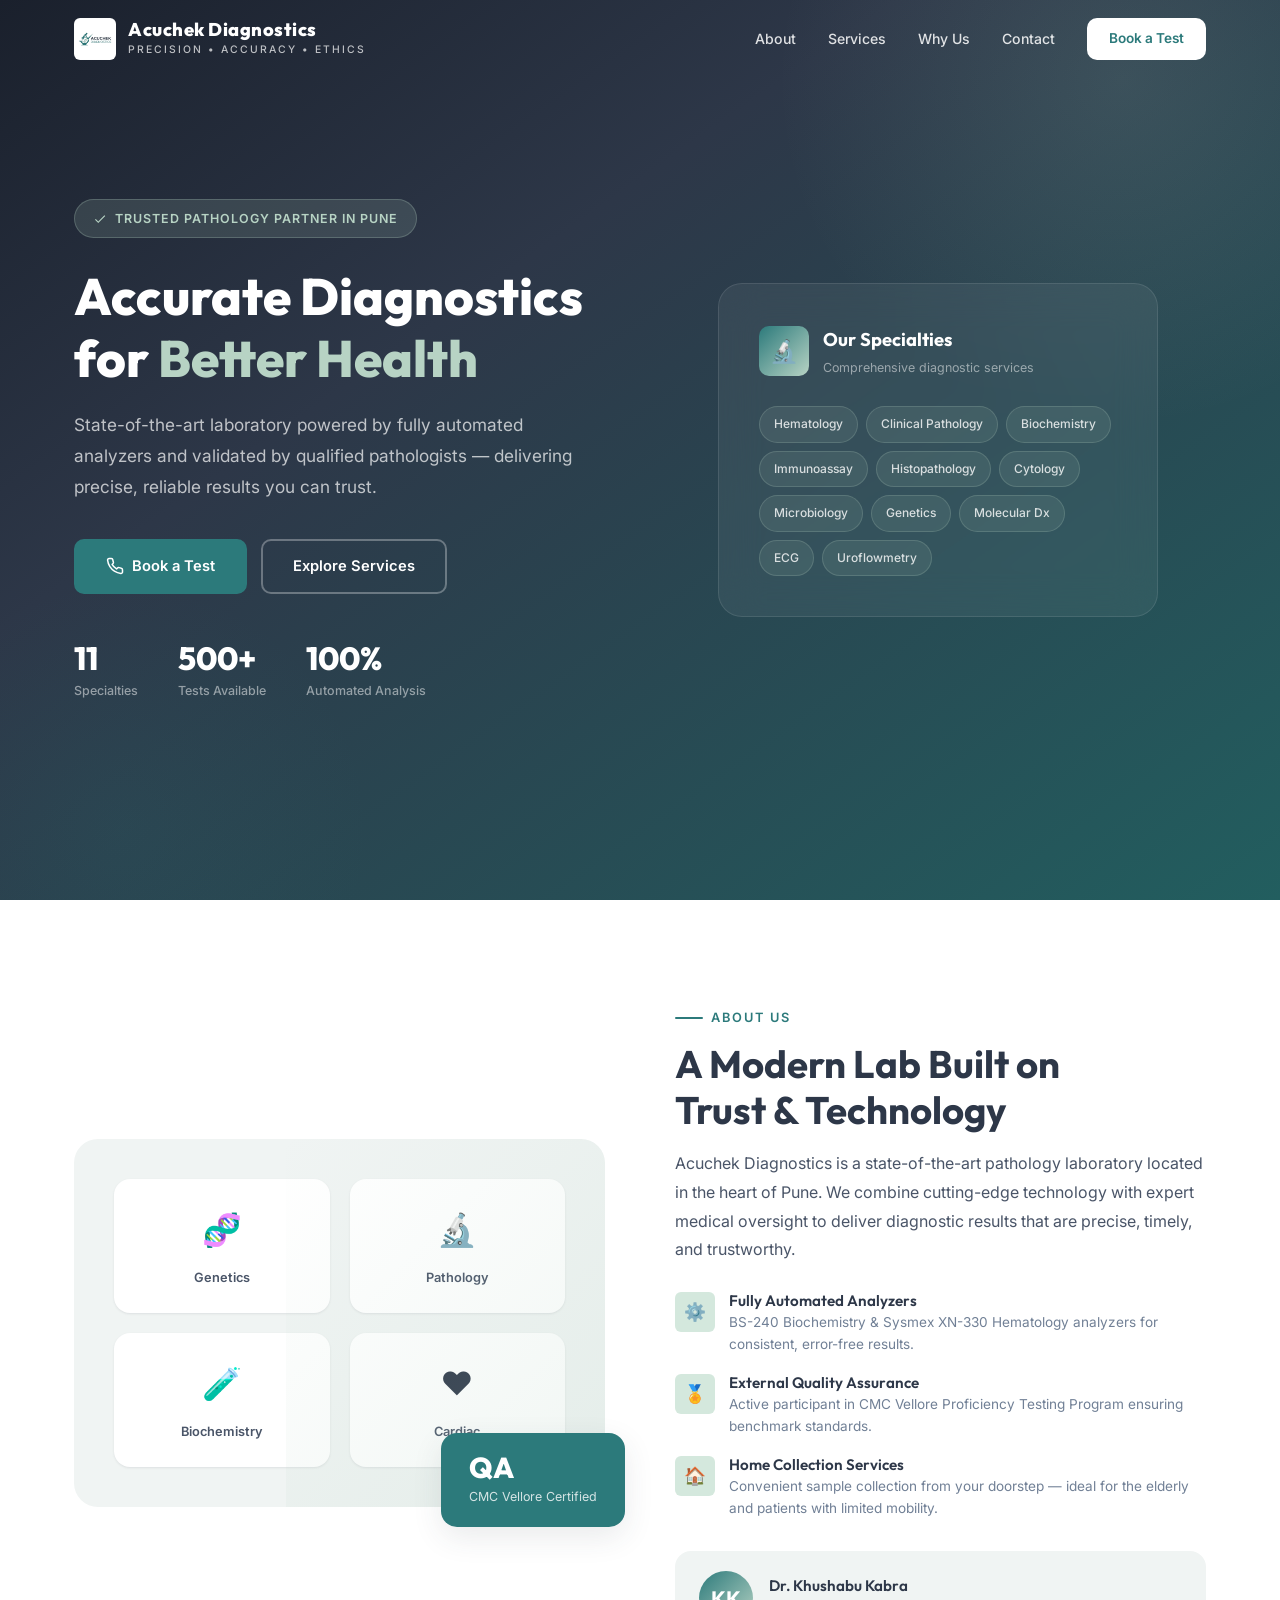
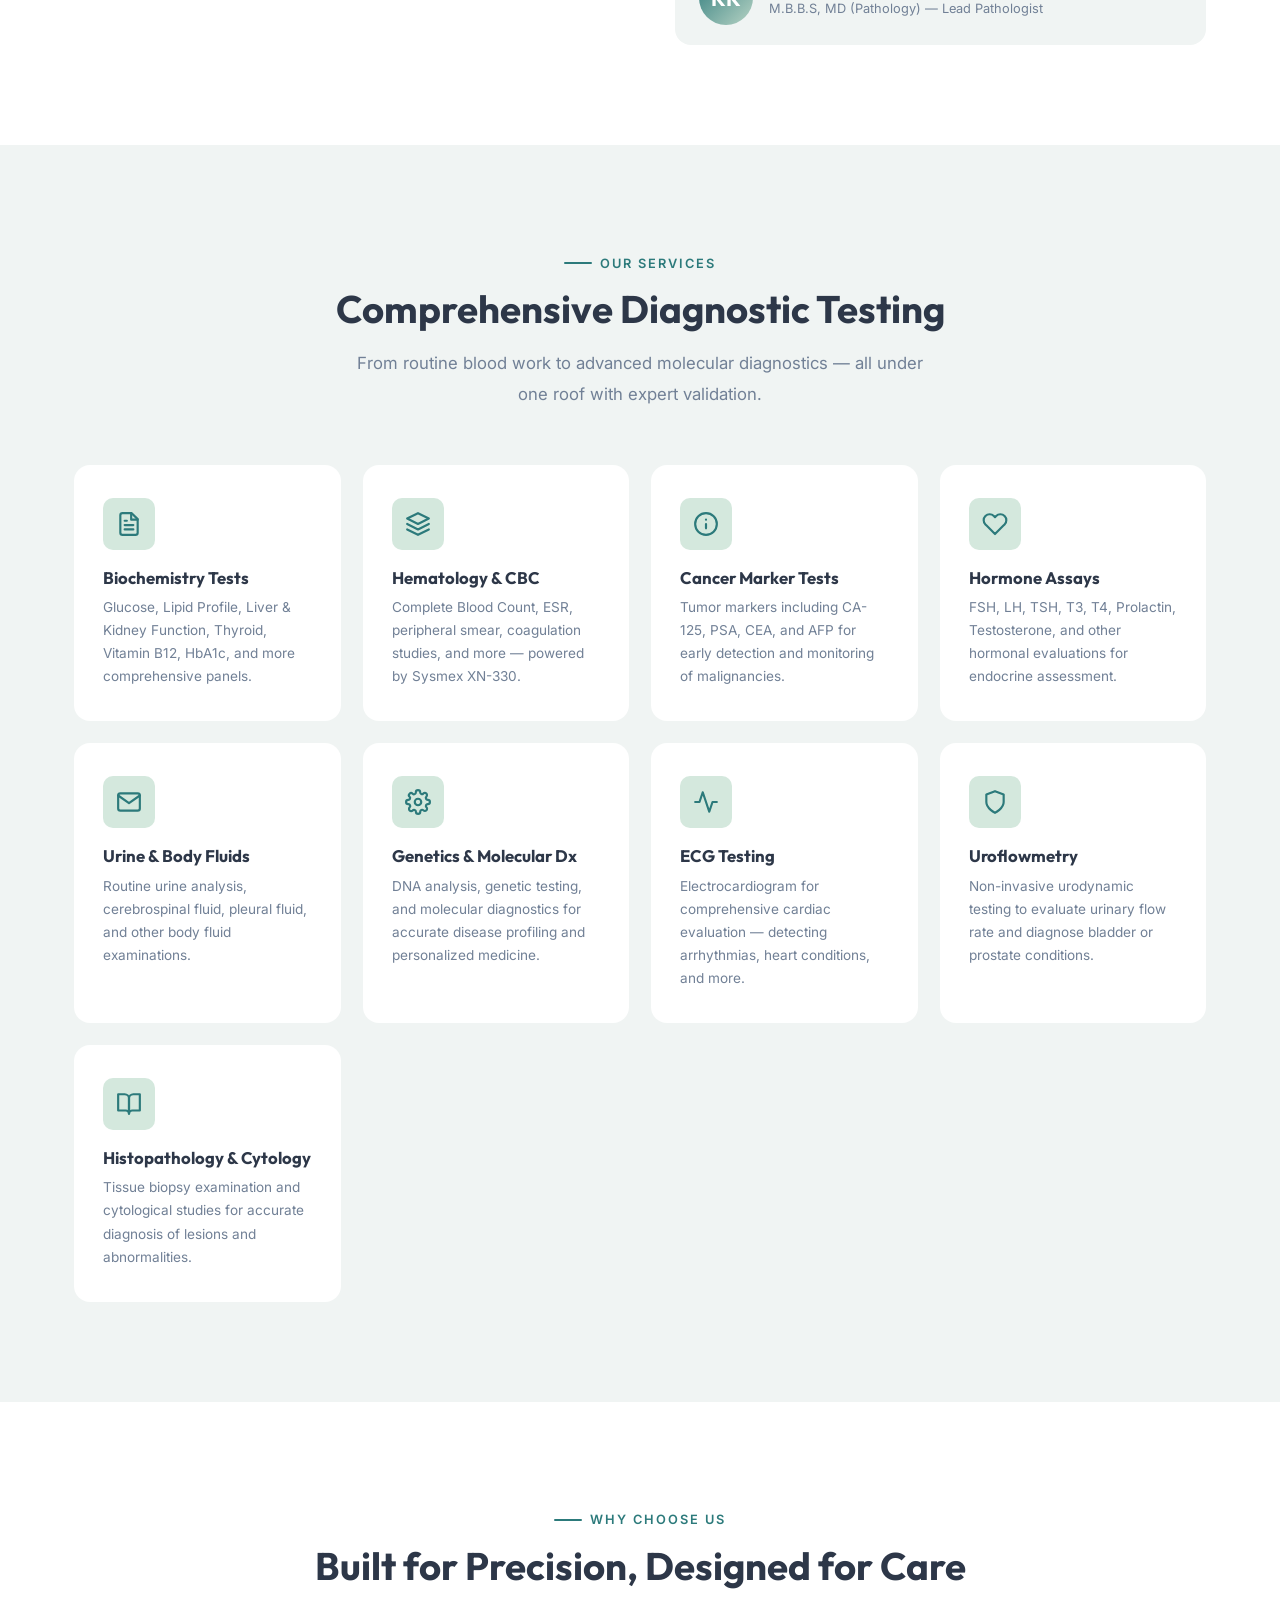
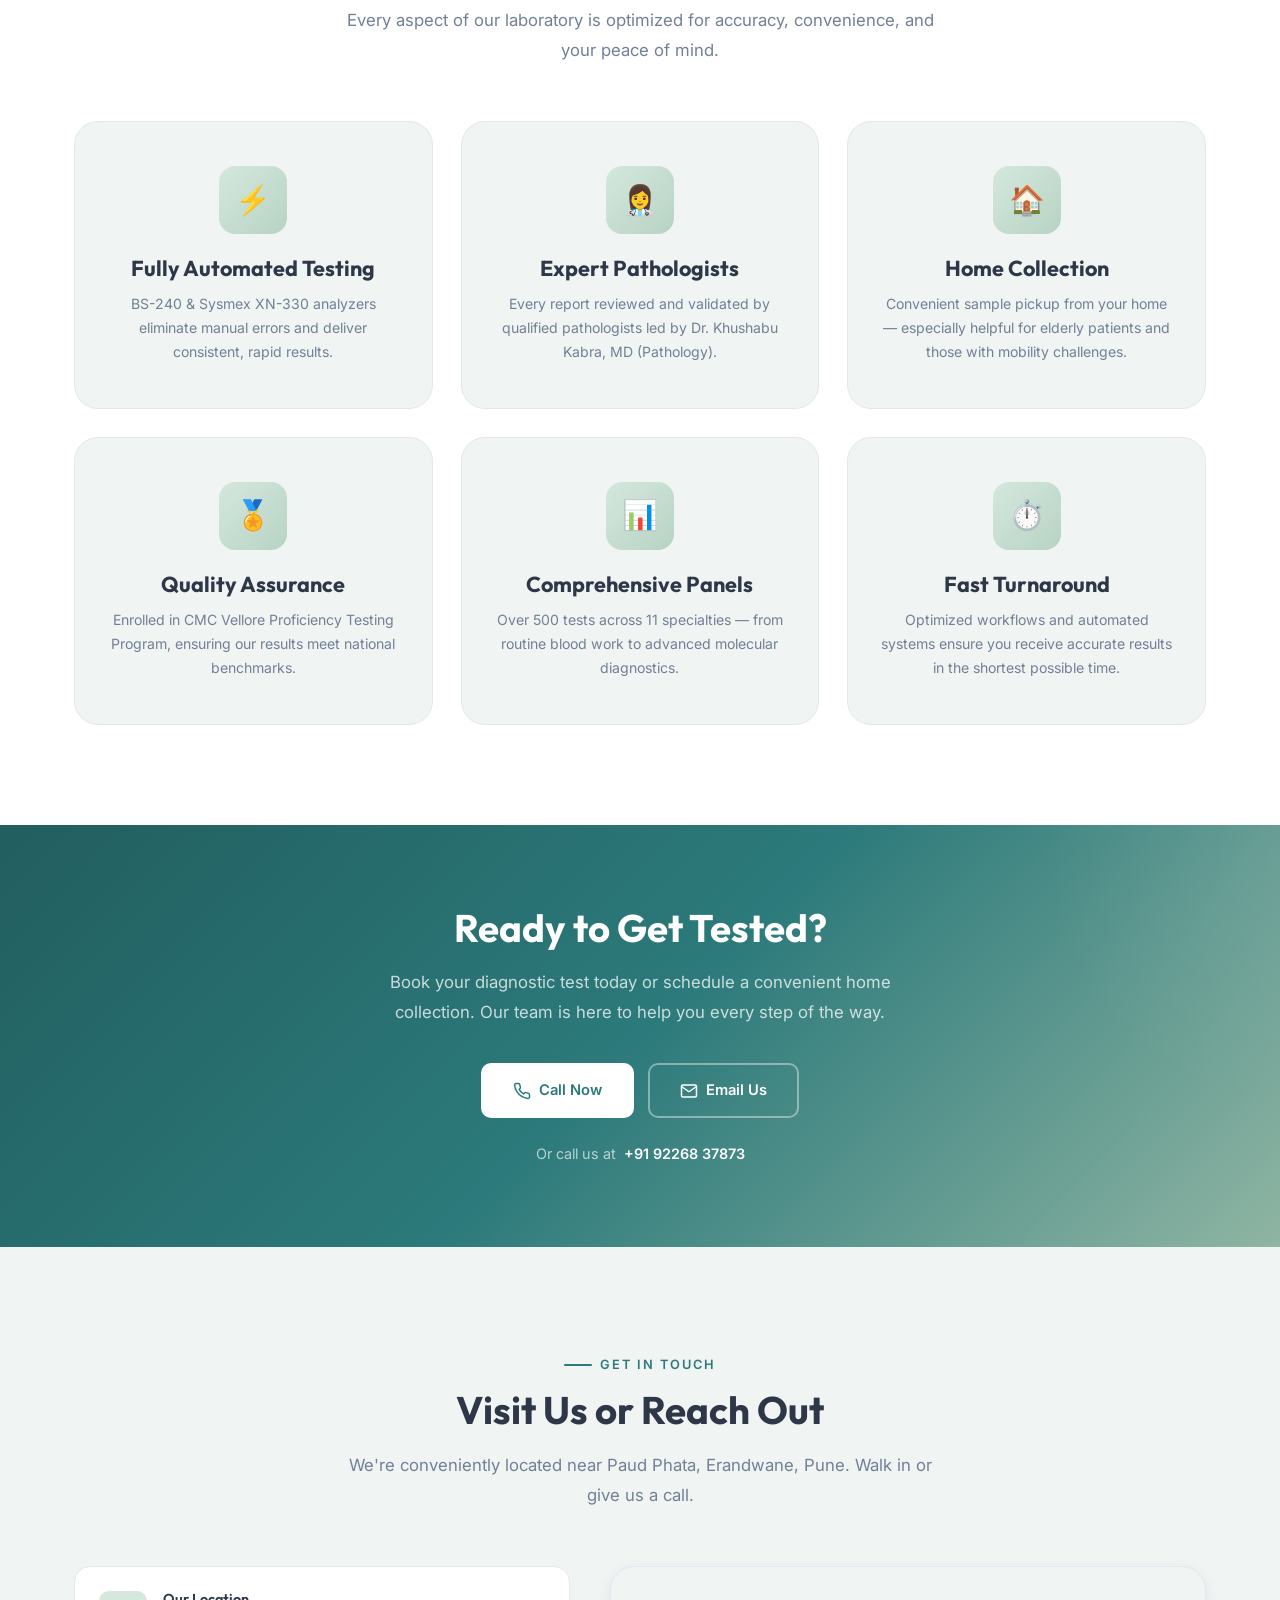
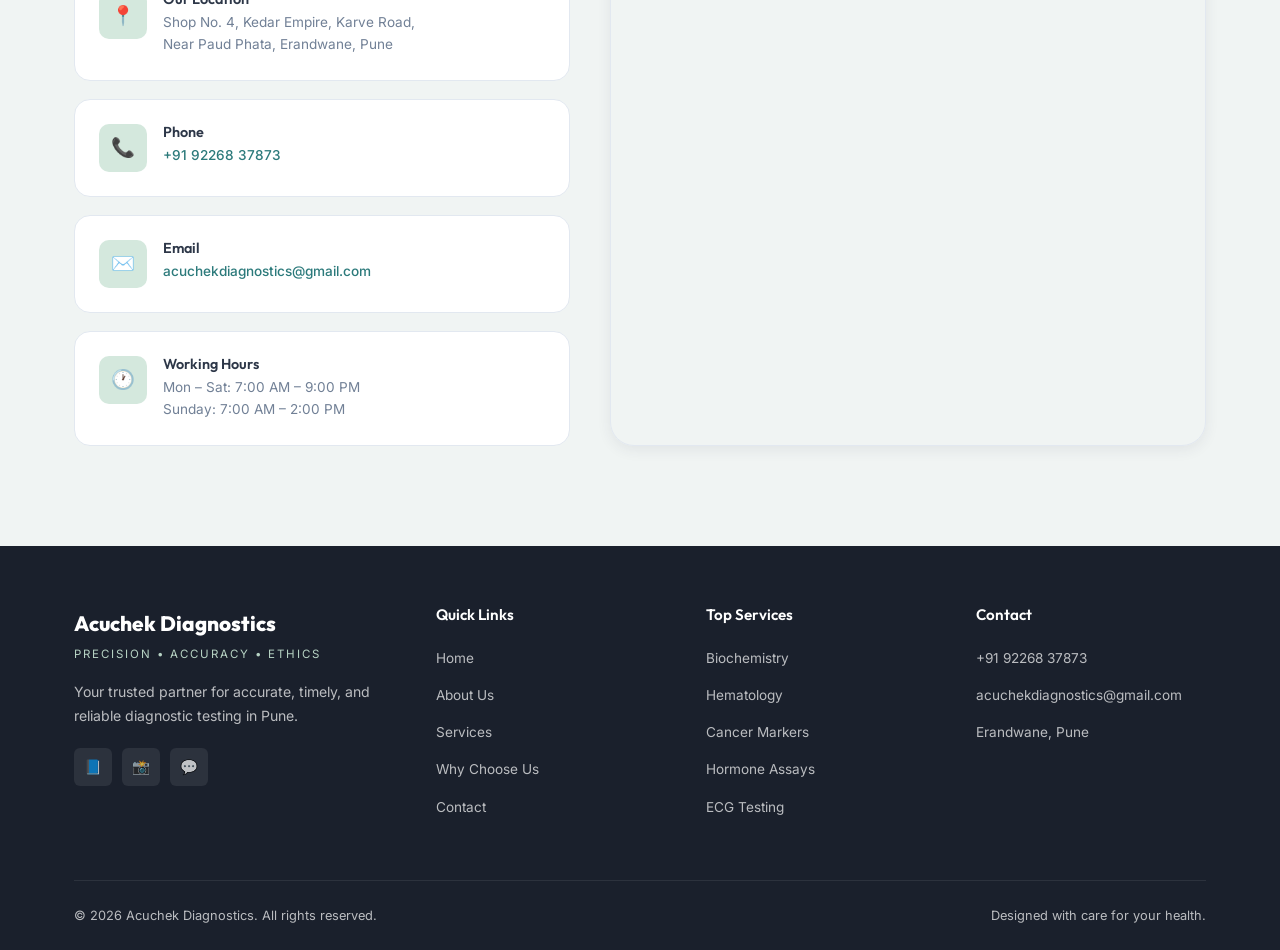
==== index.html @ 36b7731f "Initial commit: Acuchek Diagnostics landing page" ====
<!DOCTYPE html>
<html lang="en">
<head>
  <meta charset="UTF-8" />
  <meta name="viewport" content="width=device-width, initial-scale=1.0" />
  <meta name="description" content="Acuchek Diagnostics — NABL-quality pathology lab in Pune offering hematology, biochemistry, immunoassay, genetics, ECG, and more. Precision • Accuracy • Ethics." />
  <title>Acuchek Diagnostics | Precision • Accuracy • Ethics</title>
  <link rel="icon" href="assets/icon.png" type="image/png" />
  <link rel="stylesheet" href="styles.css" />
</head>
<body>

  <!-- ========== NAVBAR ========== -->
  <nav class="navbar" id="navbar">
    <div class="container">
      <a href="#" class="nav-brand">
        <img src="assets/logo.png" alt="Acuchek Diagnostics Logo" />
        <div class="nav-brand-text">
          <span class="nav-brand-name">Acuchek Diagnostics</span>
          <span class="nav-brand-tagline">Precision • Accuracy • Ethics</span>
        </div>
      </a>
      <div class="nav-links" id="navLinks">
        <a href="#about">About</a>
        <a href="#services">Services</a>
        <a href="#features">Why Us</a>
        <a href="#contact">Contact</a>
        <a href="tel:+919226837873" class="nav-cta">Book a Test</a>
      </div>
      <button class="nav-toggle" id="navToggle" aria-label="Toggle navigation">
        <span></span><span></span><span></span>
      </button>
    </div>
  </nav>

  <!-- ========== HERO ========== -->
  <section class="hero" id="hero">
    <div class="container">
      <div class="hero-content">
        <div class="hero-badge">
          <svg viewBox="0 0 24 24"><path d="M9 16.17L4.83 12l-1.42 1.41L9 19 21 7l-1.41-1.41z"/></svg>
          Trusted Pathology Partner in Pune
        </div>
        <h1>Accurate Diagnostics<br/>for <span>Better Health</span></h1>
        <p class="hero-description">
          State-of-the-art laboratory powered by fully automated analyzers and validated by qualified pathologists — delivering precise, reliable results you can trust.
        </p>
        <div class="hero-buttons">
          <a href="tel:+919226837873" class="btn btn-primary">
            <svg width="18" height="18" viewBox="0 0 24 24" fill="none" stroke="currentColor" stroke-width="2" stroke-linecap="round" stroke-linejoin="round"><path d="M22 16.92v3a2 2 0 0 1-2.18 2 19.79 19.79 0 0 1-8.63-3.07 19.5 19.5 0 0 1-6-6 19.79 19.79 0 0 1-3.07-8.67A2 2 0 0 1 4.11 2h3a2 2 0 0 1 2 1.72c.127.96.361 1.903.7 2.81a2 2 0 0 1-.45 2.11L8.09 9.91a16 16 0 0 0 6 6l1.27-1.27a2 2 0 0 1 2.11-.45c.907.339 1.85.573 2.81.7A2 2 0 0 1 22 16.92z"></path></svg>
            Book a Test
          </a>
          <a href="#services" class="btn btn-outline" style="border-color: rgba(255,255,255,0.3); color: #fff;">
            Explore Services
          </a>
        </div>
        <div class="hero-stats">
          <div class="hero-stat">
            <span class="hero-stat-number" data-count="11">0</span>
            <span class="hero-stat-label">Specialties</span>
          </div>
          <div class="hero-stat">
            <span class="hero-stat-number" data-count="500" data-suffix="+">0</span>
            <span class="hero-stat-label">Tests Available</span>
          </div>
          <div class="hero-stat">
            <span class="hero-stat-number" data-count="100" data-suffix="%">0</span>
            <span class="hero-stat-label">Automated Analysis</span>
          </div>
        </div>
      </div>
      <div class="hero-visual">
        <div class="hero-card">
          <div class="hero-card-header">
            <div class="hero-card-icon">🔬</div>
            <div>
              <div class="hero-card-title">Our Specialties</div>
              <div class="hero-card-subtitle">Comprehensive diagnostic services</div>
            </div>
          </div>
          <div class="hero-card-specialties">
            <span class="specialty-tag">Hematology</span>
            <span class="specialty-tag">Clinical Pathology</span>
            <span class="specialty-tag">Biochemistry</span>
            <span class="specialty-tag">Immunoassay</span>
            <span class="specialty-tag">Histopathology</span>
            <span class="specialty-tag">Cytology</span>
            <span class="specialty-tag">Microbiology</span>
            <span class="specialty-tag">Genetics</span>
            <span class="specialty-tag">Molecular Dx</span>
            <span class="specialty-tag">ECG</span>
            <span class="specialty-tag">Uroflowmetry</span>
          </div>
        </div>
      </div>
    </div>
  </section>

  <!-- ========== ABOUT ========== -->
  <section class="about" id="about">
    <div class="container">
      <div class="about-visual fade-up">
        <div class="about-image-card">
          <div class="about-icon-grid">
            <div class="about-icon-item"><div class="icon">🧬</div><div class="label">Genetics</div></div>
            <div class="about-icon-item"><div class="icon">🔬</div><div class="label">Pathology</div></div>
            <div class="about-icon-item"><div class="icon">🧪</div><div class="label">Biochemistry</div></div>
            <div class="about-icon-item"><div class="icon">❤️</div><div class="label">Cardiac</div></div>
          </div>
        </div>
        <div class="about-accent-card">
          <div class="number">QA</div>
          <div class="text">CMC Vellore Certified</div>
        </div>
      </div>
      <div class="about-content fade-up">
        <span class="section-label">About Us</span>
        <h2 class="section-title">A Modern Lab Built on<br/>Trust &amp; Technology</h2>
        <p class="about-text">
          Acuchek Diagnostics is a state-of-the-art pathology laboratory located in the heart of Pune. We combine cutting-edge technology with expert medical oversight to deliver diagnostic results that are precise, timely, and trustworthy.
        </p>
        <div class="about-features">
          <div class="about-feature">
            <div class="about-feature-icon">⚙️</div>
            <div class="about-feature-text">
              <h4>Fully Automated Analyzers</h4>
              <p>BS-240 Biochemistry &amp; Sysmex XN-330 Hematology analyzers for consistent, error-free results.</p>
            </div>
          </div>
          <div class="about-feature">
            <div class="about-feature-icon">🏅</div>
            <div class="about-feature-text">
              <h4>External Quality Assurance</h4>
              <p>Active participant in CMC Vellore Proficiency Testing Program ensuring benchmark standards.</p>
            </div>
          </div>
          <div class="about-feature">
            <div class="about-feature-icon">🏠</div>
            <div class="about-feature-text">
              <h4>Home Collection Services</h4>
              <p>Convenient sample collection from your doorstep — ideal for the elderly and patients with limited mobility.</p>
            </div>
          </div>
        </div>
        <div class="doctor-card">
          <div class="doctor-avatar">KK</div>
          <div class="doctor-info">
            <h4>Dr. Khushabu Kabra</h4>
            <p>M.B.B.S, MD (Pathology) — Lead Pathologist</p>
          </div>
        </div>
      </div>
    </div>
  </section>

  <!-- ========== SERVICES ========== -->
  <section class="services" id="services">
    <div class="container">
      <div class="section-header fade-up">
        <span class="section-label">Our Services</span>
        <h2 class="section-title">Comprehensive Diagnostic Testing</h2>
        <p class="section-subtitle">From routine blood work to advanced molecular diagnostics — all under one roof with expert validation.</p>
      </div>
      <div class="services-grid">
        <div class="service-card fade-up">
          <div class="service-icon">
            <svg width="26" height="26" viewBox="0 0 24 24" fill="none" stroke="#2C7A7B" stroke-width="2" stroke-linecap="round" stroke-linejoin="round"><path d="M14.5 2H6a2 2 0 0 0-2 2v16a2 2 0 0 0 2 2h12a2 2 0 0 0 2-2V7.5L14.5 2z"/><polyline points="14 2 14 8 20 8"/><line x1="16" y1="13" x2="8" y2="13"/><line x1="16" y1="17" x2="8" y2="17"/><polyline points="10 9 9 9 8 9"/></svg>
          </div>
          <h3>Biochemistry Tests</h3>
          <p>Glucose, Lipid Profile, Liver &amp; Kidney Function, Thyroid, Vitamin B12, HbA1c, and more comprehensive panels.</p>
        </div>
        <div class="service-card fade-up">
          <div class="service-icon">
            <svg width="26" height="26" viewBox="0 0 24 24" fill="none" stroke="#2C7A7B" stroke-width="2" stroke-linecap="round" stroke-linejoin="round"><path d="M12 2L2 7l10 5 10-5-10-5z"/><path d="M2 17l10 5 10-5"/><path d="M2 12l10 5 10-5"/></svg>
          </div>
          <h3>Hematology &amp; CBC</h3>
          <p>Complete Blood Count, ESR, peripheral smear, coagulation studies, and more — powered by Sysmex XN-330.</p>
        </div>
        <div class="service-card fade-up">
          <div class="service-icon">
            <svg width="26" height="26" viewBox="0 0 24 24" fill="none" stroke="#2C7A7B" stroke-width="2" stroke-linecap="round" stroke-linejoin="round"><circle cx="12" cy="12" r="10"/><path d="M12 16v-4"/><path d="M12 8h.01"/></svg>
          </div>
          <h3>Cancer Marker Tests</h3>
          <p>Tumor markers including CA-125, PSA, CEA, and AFP for early detection and monitoring of malignancies.</p>
        </div>
        <div class="service-card fade-up">
          <div class="service-icon">
            <svg width="26" height="26" viewBox="0 0 24 24" fill="none" stroke="#2C7A7B" stroke-width="2" stroke-linecap="round" stroke-linejoin="round"><path d="M20.84 4.61a5.5 5.5 0 0 0-7.78 0L12 5.67l-1.06-1.06a5.5 5.5 0 0 0-7.78 7.78l1.06 1.06L12 21.23l7.78-7.78 1.06-1.06a5.5 5.5 0 0 0 0-7.78z"/></svg>
          </div>
          <h3>Hormone Assays</h3>
          <p>FSH, LH, TSH, T3, T4, Prolactin, Testosterone, and other hormonal evaluations for endocrine assessment.</p>
        </div>
        <div class="service-card fade-up">
          <div class="service-icon">
            <svg width="26" height="26" viewBox="0 0 24 24" fill="none" stroke="#2C7A7B" stroke-width="2" stroke-linecap="round" stroke-linejoin="round"><path d="M4 4h16c1.1 0 2 .9 2 2v12c0 1.1-.9 2-2 2H4c-1.1 0-2-.9-2-2V6c0-1.1.9-2 2-2z"/><polyline points="22,6 12,13 2,6"/></svg>
          </div>
          <h3>Urine &amp; Body Fluids</h3>
          <p>Routine urine analysis, cerebrospinal fluid, pleural fluid, and other body fluid examinations.</p>
        </div>
        <div class="service-card fade-up">
          <div class="service-icon">
            <svg width="26" height="26" viewBox="0 0 24 24" fill="none" stroke="#2C7A7B" stroke-width="2" stroke-linecap="round" stroke-linejoin="round"><circle cx="12" cy="12" r="3"/><path d="M19.4 15a1.65 1.65 0 0 0 .33 1.82l.06.06a2 2 0 1 1-2.83 2.83l-.06-.06a1.65 1.65 0 0 0-1.82-.33 1.65 1.65 0 0 0-1 1.51V21a2 2 0 0 1-4 0v-.09A1.65 1.65 0 0 0 9 19.4a1.65 1.65 0 0 0-1.82.33l-.06.06a2 2 0 1 1-2.83-2.83l.06-.06A1.65 1.65 0 0 0 4.68 15a1.65 1.65 0 0 0-1.51-1H3a2 2 0 0 1 0-4h.09A1.65 1.65 0 0 0 4.6 9a1.65 1.65 0 0 0-.33-1.82l-.06-.06a2 2 0 1 1 2.83-2.83l.06.06c.5.5 1.21.71 1.82.33H9a1.65 1.65 0 0 0 1-1.51V3a2 2 0 0 1 4 0v.09a1.65 1.65 0 0 0 1 1.51 1.65 1.65 0 0 0 1.82-.33l.06-.06a2 2 0 1 1 2.83 2.83l-.06.06A1.65 1.65 0 0 0 19.4 9a1.65 1.65 0 0 0 1.51 1H21a2 2 0 0 1 0 4h-.09a1.65 1.65 0 0 0-1.51 1z"/></svg>
          </div>
          <h3>Genetics &amp; Molecular Dx</h3>
          <p>DNA analysis, genetic testing, and molecular diagnostics for accurate disease profiling and personalized medicine.</p>
        </div>
        <div class="service-card fade-up">
          <div class="service-icon">
            <svg width="26" height="26" viewBox="0 0 24 24" fill="none" stroke="#2C7A7B" stroke-width="2" stroke-linecap="round" stroke-linejoin="round"><polyline points="22 12 18 12 15 21 9 3 6 12 2 12"/></svg>
          </div>
          <h3>ECG Testing</h3>
          <p>Electrocardiogram for comprehensive cardiac evaluation — detecting arrhythmias, heart conditions, and more.</p>
        </div>
        <div class="service-card fade-up">
          <div class="service-icon">
            <svg width="26" height="26" viewBox="0 0 24 24" fill="none" stroke="#2C7A7B" stroke-width="2" stroke-linecap="round" stroke-linejoin="round"><path d="M12 22s8-4 8-10V5l-8-3-8 3v7c0 6 8 10 8 10z"/></svg>
          </div>
          <h3>Uroflowmetry</h3>
          <p>Non-invasive urodynamic testing to evaluate urinary flow rate and diagnose bladder or prostate conditions.</p>
        </div>
        <div class="service-card fade-up">
          <div class="service-icon">
            <svg width="26" height="26" viewBox="0 0 24 24" fill="none" stroke="#2C7A7B" stroke-width="2" stroke-linecap="round" stroke-linejoin="round"><path d="M2 3h6a4 4 0 0 1 4 4v14a3 3 0 0 0-3-3H2z"/><path d="M22 3h-6a4 4 0 0 0-4 4v14a3 3 0 0 1 3-3h7z"/></svg>
          </div>
          <h3>Histopathology &amp; Cytology</h3>
          <p>Tissue biopsy examination and cytological studies for accurate diagnosis of lesions and abnormalities.</p>
        </div>
      </div>
    </div>
  </section>

  <!-- ========== FEATURES ========== -->
  <section class="features" id="features">
    <div class="container">
      <div class="section-header fade-up">
        <span class="section-label">Why Choose Us</span>
        <h2 class="section-title">Built for Precision, Designed for Care</h2>
        <p class="section-subtitle">Every aspect of our laboratory is optimized for accuracy, convenience, and your peace of mind.</p>
      </div>
      <div class="features-grid">
        <div class="feature-card fade-up">
          <div class="feature-icon">⚡</div>
          <h3>Fully Automated Testing</h3>
          <p>BS-240 &amp; Sysmex XN-330 analyzers eliminate manual errors and deliver consistent, rapid results.</p>
        </div>
        <div class="feature-card fade-up">
          <div class="feature-icon">👩‍⚕️</div>
          <h3>Expert Pathologists</h3>
          <p>Every report reviewed and validated by qualified pathologists led by Dr. Khushabu Kabra, MD (Pathology).</p>
        </div>
        <div class="feature-card fade-up">
          <div class="feature-icon">🏠</div>
          <h3>Home Collection</h3>
          <p>Convenient sample pickup from your home — especially helpful for elderly patients and those with mobility challenges.</p>
        </div>
        <div class="feature-card fade-up">
          <div class="feature-icon">🏅</div>
          <h3>Quality Assurance</h3>
          <p>Enrolled in CMC Vellore Proficiency Testing Program, ensuring our results meet national benchmarks.</p>
        </div>
        <div class="feature-card fade-up">
          <div class="feature-icon">📊</div>
          <h3>Comprehensive Panels</h3>
          <p>Over 500 tests across 11 specialties — from routine blood work to advanced molecular diagnostics.</p>
        </div>
        <div class="feature-card fade-up">
          <div class="feature-icon">⏱️</div>
          <h3>Fast Turnaround</h3>
          <p>Optimized workflows and automated systems ensure you receive accurate results in the shortest possible time.</p>
        </div>
      </div>
    </div>
  </section>

  <!-- ========== CTA ========== -->
  <section class="cta-section">
    <div class="container">
      <div class="cta-content fade-up">
        <h2>Ready to Get Tested?</h2>
        <p>Book your diagnostic test today or schedule a convenient home collection. Our team is here to help you every step of the way.</p>
        <div class="cta-buttons">
          <a href="tel:+919226837873" class="btn btn-white">
            <svg width="18" height="18" viewBox="0 0 24 24" fill="none" stroke="currentColor" stroke-width="2" stroke-linecap="round" stroke-linejoin="round"><path d="M22 16.92v3a2 2 0 0 1-2.18 2 19.79 19.79 0 0 1-8.63-3.07 19.5 19.5 0 0 1-6-6 19.79 19.79 0 0 1-3.07-8.67A2 2 0 0 1 4.11 2h3a2 2 0 0 1 2 1.72c.127.96.361 1.903.7 2.81a2 2 0 0 1-.45 2.11L8.09 9.91a16 16 0 0 0 6 6l1.27-1.27a2 2 0 0 1 2.11-.45c.907.339 1.85.573 2.81.7A2 2 0 0 1 22 16.92z"></path></svg>
            Call Now
          </a>
          <a href="mailto:acuchekdiagnostics@gmail.com" class="btn btn-outline" style="border-color: rgba(255,255,255,0.4); color: #fff;">
            <svg width="18" height="18" viewBox="0 0 24 24" fill="none" stroke="currentColor" stroke-width="2" stroke-linecap="round" stroke-linejoin="round"><path d="M4 4h16c1.1 0 2 .9 2 2v12c0 1.1-.9 2-2 2H4c-1.1 0-2-.9-2-2V6c0-1.1.9-2 2-2z"/><polyline points="22,6 12,13 2,6"/></svg>
            Email Us
          </a>
        </div>
        <div class="cta-phone">
          Or call us at <a href="tel:+919226837873">+91 92268 37873</a>
        </div>
      </div>
    </div>
  </section>

  <!-- ========== CONTACT ========== -->
  <section class="contact" id="contact">
    <div class="container">
      <div class="section-header fade-up">
        <span class="section-label">Get in Touch</span>
        <h2 class="section-title">Visit Us or Reach Out</h2>
        <p class="section-subtitle">We're conveniently located near Paud Phata, Erandwane, Pune. Walk in or give us a call.</p>
      </div>
      <div class="contact-grid">
        <div class="contact-info-cards fade-up">
          <div class="contact-card">
            <div class="contact-card-icon">📍</div>
            <div>
              <h4>Our Location</h4>
              <p>Shop No. 4, Kedar Empire, Karve Road,<br/>Near Paud Phata, Erandwane, Pune</p>
            </div>
          </div>
          <div class="contact-card">
            <div class="contact-card-icon">📞</div>
            <div>
              <h4>Phone</h4>
              <p><a href="tel:+919226837873">+91 92268 37873</a></p>
            </div>
          </div>
          <div class="contact-card">
            <div class="contact-card-icon">✉️</div>
            <div>
              <h4>Email</h4>
              <p><a href="mailto:acuchekdiagnostics@gmail.com">acuchekdiagnostics@gmail.com</a></p>
            </div>
          </div>
          <div class="contact-card">
            <div class="contact-card-icon">🕐</div>
            <div>
              <h4>Working Hours</h4>
              <p>Mon – Sat: 7:00 AM – 9:00 PM<br/>Sunday: 7:00 AM – 2:00 PM</p>
            </div>
          </div>
        </div>
        <div class="contact-map fade-up">
          <iframe
            src="https://www.google.com/maps/embed?pb=!1m18!1m12!1m3!1d3783.5!2d73.8250!3d18.5050!2m3!1f0!2f0!3f0!3m2!1i1024!2i768!4f13.1!3m3!1m2!1s0x0%3A0x0!2zMTjCsDMwJzE4LjAiTiA3M8KwNDknMzAuMCJF!5e0!3m2!1sen!2sin!4v1700000000000!5m2!1sen!2sin"
            allowfullscreen=""
            loading="lazy"
            referrerpolicy="no-referrer-when-downgrade"
            title="Acuchek Diagnostics Location"
          ></iframe>
        </div>
      </div>
    </div>
  </section>

  <!-- ========== FOOTER ========== -->
  <footer class="footer">
    <div class="container">
      <div class="footer-grid">
        <div class="footer-brand">
          <div class="footer-brand-name">Acuchek Diagnostics</div>
          <div class="footer-brand-tagline">Precision • Accuracy • Ethics</div>
          <p>Your trusted partner for accurate, timely, and reliable diagnostic testing in Pune.</p>
          <div class="footer-social">
            <a href="#" aria-label="Facebook">📘</a>
            <a href="#" aria-label="Instagram">📸</a>
            <a href="#" aria-label="WhatsApp">💬</a>
          </div>
        </div>
        <div class="footer-col">
          <h4>Quick Links</h4>
          <ul>
            <li><a href="#hero">Home</a></li>
            <li><a href="#about">About Us</a></li>
            <li><a href="#services">Services</a></li>
            <li><a href="#features">Why Choose Us</a></li>
            <li><a href="#contact">Contact</a></li>
          </ul>
        </div>
        <div class="footer-col">
          <h4>Top Services</h4>
          <ul>
            <li><a href="#services">Biochemistry</a></li>
            <li><a href="#services">Hematology</a></li>
            <li><a href="#services">Cancer Markers</a></li>
            <li><a href="#services">Hormone Assays</a></li>
            <li><a href="#services">ECG Testing</a></li>
          </ul>
        </div>
        <div class="footer-col">
          <h4>Contact</h4>
          <ul>
            <li><a href="tel:+919226837873">+91 92268 37873</a></li>
            <li><a href="mailto:acuchekdiagnostics@gmail.com">acuchekdiagnostics@gmail.com</a></li>
            <li><a href="#contact">Erandwane, Pune</a></li>
          </ul>
        </div>
      </div>
      <div class="footer-bottom">
        <span>&copy; 2026 Acuchek Diagnostics. All rights reserved.</span>
        <span>Designed with care for your health.</span>
      </div>
    </div>
  </footer>

  <!-- Back to top -->
  <button class="back-to-top" id="backToTop" aria-label="Back to top">↑</button>

  <script src="script.js"></script>
</body>
</html>
---- styles.css ----
/* ============================================
   ACUCHEK DIAGNOSTICS — Design System
   Colors: Sage Green #B7D3C4, Cool Teal #2C7A7B, Charcoal #2D3748
   ============================================ */

@import url('https://fonts.googleapis.com/css2?family=Inter:wght@300;400;500;600;700&family=Outfit:wght@400;500;600;700;800&display=swap');

/* ---------- CSS Variables ---------- */
:root {
  --sage-green: #B7D3C4;
  --sage-green-light: #d4e8dd;
  --sage-green-dark: #8fb5a3;
  --teal: #2C7A7B;
  --teal-light: #38a3a5;
  --teal-dark: #225e5f;
  --charcoal: #2D3748;
  --charcoal-light: #4A5568;
  --charcoal-dark: #1A202C;
  --white: #FFFFFF;
  --off-white: #F7FAFC;
  --gray-100: #f0f4f3;
  --gray-200: #E2E8F0;
  --gray-300: #CBD5E0;
  --text-primary: #2D3748;
  --text-secondary: #4A5568;
  --text-muted: #718096;

  --font-heading: 'Outfit', sans-serif;
  --font-body: 'Inter', sans-serif;

  --shadow-sm: 0 1px 3px rgba(45, 55, 72, 0.06), 0 1px 2px rgba(45, 55, 72, 0.04);
  --shadow-md: 0 4px 14px rgba(45, 55, 72, 0.08);
  --shadow-lg: 0 10px 30px rgba(45, 55, 72, 0.1);
  --shadow-xl: 0 20px 50px rgba(45, 55, 72, 0.12);

  --radius-sm: 6px;
  --radius-md: 10px;
  --radius-lg: 16px;
  --radius-xl: 24px;

  --transition: 0.3s cubic-bezier(0.4, 0, 0.2, 1);
}

/* ---------- Reset & Base ---------- */
*, *::before, *::after {
  box-sizing: border-box;
  margin: 0;
  padding: 0;
}

html {
  scroll-behavior: smooth;
  font-size: 16px;
}

body {
  font-family: var(--font-body);
  color: var(--text-primary);
  background: var(--white);
  line-height: 1.7;
  -webkit-font-smoothing: antialiased;
  -moz-osx-font-smoothing: grayscale;
  overflow-x: hidden;
}

img {
  max-width: 100%;
  height: auto;
  display: block;
}

a {
  text-decoration: none;
  color: inherit;
  transition: color var(--transition);
}

ul { list-style: none; }

.container {
  width: 100%;
  max-width: 1180px;
  margin: 0 auto;
  padding: 0 24px;
}

/* ---------- Typography ---------- */
h1, h2, h3, h4, h5, h6 {
  font-family: var(--font-heading);
  font-weight: 700;
  line-height: 1.2;
  color: var(--charcoal);
}

h1 { font-size: clamp(2.2rem, 5vw, 3.2rem); }
h2 { font-size: clamp(1.6rem, 3.5vw, 2.4rem); }
h3 { font-size: clamp(1.1rem, 2vw, 1.35rem); }

.section-label {
  display: inline-flex;
  align-items: center;
  gap: 8px;
  font-family: var(--font-body);
  font-size: 0.8rem;
  font-weight: 600;
  letter-spacing: 2px;
  text-transform: uppercase;
  color: var(--teal);
  margin-bottom: 12px;
}

.section-label::before {
  content: '';
  width: 28px;
  height: 2px;
  background: var(--teal);
  border-radius: 2px;
}

.section-title {
  margin-bottom: 16px;
}

.section-subtitle {
  font-size: 1.05rem;
  color: var(--text-muted);
  max-width: 600px;
  line-height: 1.8;
}

.section-header {
  text-align: center;
  margin-bottom: 56px;
}

.section-header .section-subtitle {
  margin: 0 auto;
}

/* ---------- Buttons ---------- */
.btn {
  display: inline-flex;
  align-items: center;
  gap: 8px;
  font-family: var(--font-body);
  font-size: 0.92rem;
  font-weight: 600;
  padding: 13px 30px;
  border-radius: var(--radius-md);
  border: 2px solid transparent;
  cursor: pointer;
  transition: all var(--transition);
  white-space: nowrap;
}

.btn-primary {
  background: var(--teal);
  color: var(--white);
  border-color: var(--teal);
}

.btn-primary:hover {
  background: var(--teal-dark);
  border-color: var(--teal-dark);
  transform: translateY(-2px);
  box-shadow: 0 6px 20px rgba(44, 122, 123, 0.3);
}

.btn-outline {
  background: transparent;
  color: var(--teal);
  border-color: var(--teal);
}

.btn-outline:hover {
  background: var(--teal);
  color: var(--white);
  transform: translateY(-2px);
}

.btn-white {
  background: var(--white);
  color: var(--teal);
  border-color: var(--white);
}

.btn-white:hover {
  background: var(--sage-green-light);
  border-color: var(--sage-green-light);
  transform: translateY(-2px);
  box-shadow: 0 6px 20px rgba(255,255,255,0.25);
}

/* ---------- NAVBAR ---------- */
.navbar {
  position: fixed;
  top: 0;
  left: 0;
  width: 100%;
  z-index: 1000;
  padding: 18px 0;
  transition: all var(--transition);
  background: transparent;
}

.navbar.scrolled {
  background: rgba(255, 255, 255, 0.96);
  backdrop-filter: blur(12px);
  -webkit-backdrop-filter: blur(12px);
  padding: 10px 0;
  box-shadow: var(--shadow-md);
}

.navbar .container {
  display: flex;
  align-items: center;
  justify-content: space-between;
}

.nav-brand {
  display: flex;
  align-items: center;
  gap: 12px;
}

.nav-brand img {
  height: 42px;
  width: auto;
  border-radius: var(--radius-sm);
}

.nav-brand-text {
  display: flex;
  flex-direction: column;
}

.nav-brand-name {
  font-family: var(--font-heading);
  font-weight: 800;
  font-size: 1.15rem;
  color: var(--white);
  letter-spacing: 0.5px;
  line-height: 1.2;
  transition: color var(--transition);
}

.navbar.scrolled .nav-brand-name {
  color: var(--charcoal);
}

.nav-brand-tagline {
  font-size: 0.65rem;
  font-weight: 500;
  letter-spacing: 2px;
  text-transform: uppercase;
  color: rgba(255,255,255,0.7);
  transition: color var(--transition);
}

.navbar.scrolled .nav-brand-tagline {
  color: var(--teal);
}

.nav-links {
  display: flex;
  align-items: center;
  gap: 32px;
}

.nav-links a {
  font-size: 0.88rem;
  font-weight: 500;
  color: rgba(255,255,255,0.85);
  position: relative;
  padding: 4px 0;
  transition: color var(--transition);
}

.navbar.scrolled .nav-links a {
  color: var(--text-secondary);
}

.nav-links a::after {
  content: '';
  position: absolute;
  bottom: -2px;
  left: 0;
  width: 0;
  height: 2px;
  background: var(--teal);
  border-radius: 2px;
  transition: width var(--transition);
}

.nav-links a:hover::after,
.nav-links a.active::after {
  width: 100%;
}

.nav-links a:hover {
  color: var(--white);
}

.navbar.scrolled .nav-links a:hover {
  color: var(--teal);
}

.nav-cta {
  font-size: 0.85rem !important;
  padding: 9px 22px !important;
  background: var(--white);
  color: var(--teal) !important;
  border-radius: var(--radius-md);
  font-weight: 600 !important;
  transition: all var(--transition) !important;
}

.nav-cta::after { display: none !important; }

.nav-cta:hover {
  background: var(--sage-green-light) !important;
  color: var(--teal-dark) !important;
  transform: translateY(-1px);
}

.navbar.scrolled .nav-cta {
  background: var(--teal);
  color: var(--white) !important;
}

.navbar.scrolled .nav-cta:hover {
  background: var(--teal-dark) !important;
  color: var(--white) !important;
}

/* Mobile Toggle */
.nav-toggle {
  display: none;
  flex-direction: column;
  gap: 5px;
  cursor: pointer;
  padding: 4px;
  background: none;
  border: none;
}

.nav-toggle span {
  width: 24px;
  height: 2px;
  background: var(--white);
  border-radius: 2px;
  transition: all var(--transition);
}

.navbar.scrolled .nav-toggle span {
  background: var(--charcoal);
}

/* ---------- HERO ---------- */
.hero {
  position: relative;
  min-height: 100vh;
  display: flex;
  align-items: center;
  background: linear-gradient(145deg, var(--charcoal-dark) 0%, var(--charcoal) 35%, var(--teal-dark) 100%);
  overflow: hidden;
}

.hero::before {
  content: '';
  position: absolute;
  top: -30%;
  right: -15%;
  width: 700px;
  height: 700px;
  background: radial-gradient(circle, rgba(183, 211, 196, 0.12) 0%, transparent 70%);
  border-radius: 50%;
  pointer-events: none;
}

.hero::after {
  content: '';
  position: absolute;
  bottom: -20%;
  left: -10%;
  width: 500px;
  height: 500px;
  background: radial-gradient(circle, rgba(44, 122, 123, 0.1) 0%, transparent 70%);
  border-radius: 50%;
  pointer-events: none;
}

.hero .container {
  display: grid;
  grid-template-columns: 1fr 1fr;
  gap: 60px;
  align-items: center;
  position: relative;
  z-index: 1;
}

.hero-content {
  padding: 40px 0;
}

.hero-badge {
  display: inline-flex;
  align-items: center;
  gap: 8px;
  background: rgba(183, 211, 196, 0.15);
  border: 1px solid rgba(183, 211, 196, 0.25);
  padding: 8px 18px;
  border-radius: 50px;
  font-size: 0.78rem;
  font-weight: 600;
  color: var(--sage-green);
  letter-spacing: 1px;
  text-transform: uppercase;
  margin-bottom: 28px;
}

.hero-badge svg {
  width: 14px;
  height: 14px;
  fill: var(--sage-green);
}

.hero h1 {
  color: var(--white);
  margin-bottom: 20px;
  font-weight: 800;
}

.hero h1 span {
  color: var(--sage-green);
}

.hero-description {
  font-size: 1.08rem;
  color: rgba(255, 255, 255, 0.7);
  line-height: 1.8;
  margin-bottom: 36px;
  max-width: 500px;
}

.hero-buttons {
  display: flex;
  gap: 14px;
  flex-wrap: wrap;
  margin-bottom: 48px;
}

.hero-stats {
  display: flex;
  gap: 40px;
}

.hero-stat {
  display: flex;
  flex-direction: column;
}

.hero-stat-number {
  font-family: var(--font-heading);
  font-size: 2rem;
  font-weight: 800;
  color: var(--white);
  line-height: 1;
}

.hero-stat-label {
  font-size: 0.78rem;
  color: rgba(255, 255, 255, 0.5);
  margin-top: 6px;
  font-weight: 500;
}

/* Hero Visual */
.hero-visual {
  display: flex;
  justify-content: center;
  align-items: center;
  position: relative;
}

.hero-card {
  background: rgba(255, 255, 255, 0.06);
  backdrop-filter: blur(20px);
  border: 1px solid rgba(255, 255, 255, 0.1);
  border-radius: var(--radius-xl);
  padding: 40px;
  width: 100%;
  max-width: 440px;
}

.hero-card-header {
  display: flex;
  align-items: center;
  gap: 14px;
  margin-bottom: 28px;
}

.hero-card-icon {
  width: 50px;
  height: 50px;
  background: linear-gradient(135deg, var(--teal), var(--sage-green));
  border-radius: var(--radius-md);
  display: flex;
  align-items: center;
  justify-content: center;
  font-size: 1.4rem;
}

.hero-card-title {
  font-family: var(--font-heading);
  font-weight: 700;
  font-size: 1.15rem;
  color: var(--white);
}

.hero-card-subtitle {
  font-size: 0.78rem;
  color: rgba(255, 255, 255, 0.5);
  margin-top: 2px;
}

.hero-card-specialties {
  display: flex;
  flex-wrap: wrap;
  gap: 8px;
}

.specialty-tag {
  padding: 7px 14px;
  background: rgba(183, 211, 196, 0.1);
  border: 1px solid rgba(183, 211, 196, 0.2);
  border-radius: 50px;
  font-size: 0.75rem;
  color: rgba(255, 255, 255, 0.8);
  font-weight: 500;
  transition: all var(--transition);
}

.specialty-tag:hover {
  background: rgba(183, 211, 196, 0.2);
  border-color: rgba(183, 211, 196, 0.35);
}

/* ---------- ABOUT ---------- */
.about {
  padding: 100px 0;
  background: var(--white);
}

.about .container {
  display: grid;
  grid-template-columns: 1fr 1fr;
  gap: 70px;
  align-items: center;
}

.about-visual {
  position: relative;
}

.about-image-card {
  background: var(--gray-100);
  border-radius: var(--radius-xl);
  padding: 40px;
  position: relative;
  overflow: hidden;
}

.about-image-card::after {
  content: '';
  position: absolute;
  top: 0;
  right: 0;
  width: 60%;
  height: 100%;
  background: linear-gradient(135deg, transparent, rgba(183, 211, 196, 0.2));
  pointer-events: none;
}

.about-icon-grid {
  display: grid;
  grid-template-columns: 1fr 1fr;
  gap: 20px;
}

.about-icon-item {
  background: var(--white);
  border-radius: var(--radius-lg);
  padding: 24px;
  text-align: center;
  box-shadow: var(--shadow-sm);
  transition: all var(--transition);
}

.about-icon-item:hover {
  transform: translateY(-4px);
  box-shadow: var(--shadow-md);
}

.about-icon-item .icon {
  font-size: 2rem;
  margin-bottom: 10px;
}

.about-icon-item .label {
  font-size: 0.8rem;
  font-weight: 600;
  color: var(--text-secondary);
}

.about-accent-card {
  position: absolute;
  bottom: -20px;
  right: -20px;
  background: var(--teal);
  color: var(--white);
  border-radius: var(--radius-lg);
  padding: 20px 28px;
  box-shadow: var(--shadow-lg);
  z-index: 2;
}

.about-accent-card .number {
  font-family: var(--font-heading);
  font-size: 1.8rem;
  font-weight: 800;
  line-height: 1;
}

.about-accent-card .text {
  font-size: 0.78rem;
  opacity: 0.8;
  margin-top: 4px;
}

.about-content .section-label { text-align: left; }

.about-text {
  font-size: 1rem;
  color: var(--text-secondary);
  margin-bottom: 28px;
  line-height: 1.8;
}

.about-features {
  display: flex;
  flex-direction: column;
  gap: 18px;
  margin-bottom: 32px;
}

.about-feature {
  display: flex;
  align-items: flex-start;
  gap: 14px;
}

.about-feature-icon {
  width: 40px;
  height: 40px;
  min-width: 40px;
  background: var(--sage-green-light);
  border-radius: var(--radius-sm);
  display: flex;
  align-items: center;
  justify-content: center;
  color: var(--teal);
  font-size: 1.1rem;
}

.about-feature-text h4 {
  font-size: 0.95rem;
  font-weight: 600;
  margin-bottom: 2px;
}

.about-feature-text p {
  font-size: 0.85rem;
  color: var(--text-muted);
  line-height: 1.6;
}

/* Doctor Card */
.doctor-card {
  display: flex;
  align-items: center;
  gap: 16px;
  background: var(--gray-100);
  border-radius: var(--radius-lg);
  padding: 20px 24px;
  margin-top: 8px;
}

.doctor-avatar {
  width: 54px;
  height: 54px;
  background: linear-gradient(135deg, var(--teal), var(--sage-green));
  border-radius: 50%;
  display: flex;
  align-items: center;
  justify-content: center;
  font-size: 1.3rem;
  color: var(--white);
  font-weight: 700;
  font-family: var(--font-heading);
}

.doctor-info h4 {
  font-size: 0.95rem;
  font-weight: 600;
}

.doctor-info p {
  font-size: 0.8rem;
  color: var(--text-muted);
  margin-top: 2px;
}

/* ---------- SERVICES ---------- */
.services {
  padding: 100px 0;
  background: var(--gray-100);
}

.services-grid {
  display: grid;
  grid-template-columns: repeat(auto-fill, minmax(260px, 1fr));
  gap: 22px;
}

.service-card {
  background: var(--white);
  border-radius: var(--radius-lg);
  padding: 32px 28px;
  transition: all var(--transition);
  border: 1px solid transparent;
  position: relative;
  overflow: hidden;
}

.service-card::before {
  content: '';
  position: absolute;
  top: 0;
  left: 0;
  width: 100%;
  height: 3px;
  background: linear-gradient(90deg, var(--teal), var(--sage-green));
  opacity: 0;
  transition: opacity var(--transition);
}

.service-card:hover {
  transform: translateY(-4px);
  box-shadow: var(--shadow-lg);
  border-color: var(--sage-green-light);
}

.service-card:hover::before {
  opacity: 1;
}

.service-icon {
  width: 52px;
  height: 52px;
  background: var(--sage-green-light);
  border-radius: var(--radius-md);
  display: flex;
  align-items: center;
  justify-content: center;
  font-size: 1.5rem;
  margin-bottom: 18px;
  transition: all var(--transition);
}

.service-card:hover .service-icon {
  background: var(--teal);
  transform: scale(1.05);
}

.service-card:hover .service-icon svg {
  color: var(--white);
}

.service-card h3 {
  margin-bottom: 8px;
  font-size: 1.05rem;
}

.service-card p {
  font-size: 0.85rem;
  color: var(--text-muted);
  line-height: 1.7;
}

/* ---------- FEATURES / WHY CHOOSE US ---------- */
.features {
  padding: 100px 0;
  background: var(--white);
}

.features-grid {
  display: grid;
  grid-template-columns: repeat(3, 1fr);
  gap: 28px;
}

.feature-card {
  text-align: center;
  padding: 44px 30px;
  border-radius: var(--radius-xl);
  background: var(--gray-100);
  border: 1px solid var(--gray-200);
  transition: all var(--transition);
}

.feature-card:hover {
  border-color: var(--sage-green);
  background: var(--white);
  box-shadow: var(--shadow-lg);
  transform: translateY(-4px);
}

.feature-icon {
  width: 68px;
  height: 68px;
  margin: 0 auto 22px;
  background: linear-gradient(135deg, var(--sage-green-light), var(--sage-green));
  border-radius: var(--radius-lg);
  display: flex;
  align-items: center;
  justify-content: center;
  font-size: 1.8rem;
  transition: all var(--transition);
}

.feature-card:hover .feature-icon {
  background: linear-gradient(135deg, var(--teal), var(--teal-light));
  transform: scale(1.08);
}

.feature-card h3 {
  margin-bottom: 10px;
}

.feature-card p {
  font-size: 0.88rem;
  color: var(--text-muted);
  line-height: 1.7;
}

/* ---------- CTA SECTION ---------- */
.cta-section {
  padding: 80px 0;
  background: linear-gradient(135deg, var(--teal-dark) 0%, var(--teal) 50%, var(--sage-green-dark) 100%);
  position: relative;
  overflow: hidden;
}

.cta-section::before {
  content: '';
  position: absolute;
  top: -50%;
  right: -20%;
  width: 500px;
  height: 500px;
  background: radial-gradient(circle, rgba(255,255,255,0.06) 0%, transparent 70%);
  border-radius: 50%;
}

.cta-content {
  text-align: center;
  position: relative;
  z-index: 1;
}

.cta-content h2 {
  color: var(--white);
  margin-bottom: 16px;
}

.cta-content p {
  color: rgba(255, 255, 255, 0.75);
  font-size: 1.05rem;
  max-width: 550px;
  margin: 0 auto 36px;
  line-height: 1.8;
}

.cta-buttons {
  display: flex;
  justify-content: center;
  gap: 14px;
  flex-wrap: wrap;
}

.cta-phone {
  display: flex;
  align-items: center;
  justify-content: center;
  gap: 8px;
  margin-top: 24px;
  color: rgba(255,255,255,0.65);
  font-size: 0.9rem;
}

.cta-phone a {
  color: var(--white);
  font-weight: 600;
}

.cta-phone a:hover {
  text-decoration: underline;
}

/* ---------- CONTACT ---------- */
.contact {
  padding: 100px 0;
  background: var(--gray-100);
}

.contact-grid {
  display: grid;
  grid-template-columns: 1fr 1.2fr;
  gap: 40px;
}

.contact-info-cards {
  display: flex;
  flex-direction: column;
  gap: 18px;
}

.contact-card {
  display: flex;
  align-items: flex-start;
  gap: 16px;
  background: var(--white);
  border-radius: var(--radius-lg);
  padding: 24px;
  transition: all var(--transition);
  border: 1px solid var(--gray-200);
}

.contact-card:hover {
  box-shadow: var(--shadow-md);
  border-color: var(--sage-green);
}

.contact-card-icon {
  width: 48px;
  height: 48px;
  min-width: 48px;
  background: var(--sage-green-light);
  border-radius: var(--radius-md);
  display: flex;
  align-items: center;
  justify-content: center;
  font-size: 1.2rem;
  color: var(--teal);
}

.contact-card h4 {
  font-size: 0.9rem;
  font-weight: 600;
  margin-bottom: 4px;
}

.contact-card p {
  font-size: 0.85rem;
  color: var(--text-muted);
  line-height: 1.6;
}

.contact-card a {
  color: var(--teal);
  font-weight: 500;
}

.contact-card a:hover {
  text-decoration: underline;
}

.contact-map {
  border-radius: var(--radius-xl);
  overflow: hidden;
  box-shadow: var(--shadow-md);
  border: 1px solid var(--gray-200);
  min-height: 400px;
}

.contact-map iframe {
  width: 100%;
  height: 100%;
  min-height: 400px;
  border: none;
}

/* ---------- FOOTER ---------- */
.footer {
  background: var(--charcoal-dark);
  color: rgba(255, 255, 255, 0.7);
  padding: 60px 0 0;
}

.footer-grid {
  display: grid;
  grid-template-columns: 1.4fr 1fr 1fr 1fr;
  gap: 40px;
  padding-bottom: 50px;
  border-bottom: 1px solid rgba(255, 255, 255, 0.08);
}

.footer-brand-name {
  font-family: var(--font-heading);
  font-weight: 800;
  font-size: 1.3rem;
  color: var(--white);
  margin-bottom: 4px;
}

.footer-brand-tagline {
  font-size: 0.72rem;
  letter-spacing: 2px;
  text-transform: uppercase;
  color: var(--sage-green);
  margin-bottom: 16px;
}

.footer-brand p {
  font-size: 0.88rem;
  line-height: 1.7;
  margin-bottom: 20px;
}

.footer-social {
  display: flex;
  gap: 10px;
}

.footer-social a {
  width: 38px;
  height: 38px;
  background: rgba(255, 255, 255, 0.08);
  border-radius: var(--radius-sm);
  display: flex;
  align-items: center;
  justify-content: center;
  font-size: 0.9rem;
  transition: all var(--transition);
}

.footer-social a:hover {
  background: var(--teal);
  color: var(--white);
  transform: translateY(-2px);
}

.footer-col h4 {
  color: var(--white);
  font-size: 0.95rem;
  font-weight: 600;
  margin-bottom: 20px;
}

.footer-col ul li {
  margin-bottom: 10px;
}

.footer-col ul li a {
  font-size: 0.85rem;
  transition: all var(--transition);
}

.footer-col ul li a:hover {
  color: var(--sage-green);
  padding-left: 4px;
}

.footer-bottom {
  display: flex;
  align-items: center;
  justify-content: space-between;
  padding: 24px 0;
  font-size: 0.8rem;
}

.footer-bottom a {
  color: var(--sage-green);
}

.footer-bottom a:hover {
  text-decoration: underline;
}

/* ---------- SCROLL ANIMATIONS ---------- */
.fade-up {
  opacity: 0;
  transform: translateY(30px);
  transition: opacity 0.7s ease, transform 0.7s ease;
}

.fade-up.visible {
  opacity: 1;
  transform: translateY(0);
}

/* ---------- BACK TO TOP ---------- */
.back-to-top {
  position: fixed;
  bottom: 30px;
  right: 30px;
  width: 46px;
  height: 46px;
  background: var(--teal);
  color: var(--white);
  border: none;
  border-radius: 50%;
  cursor: pointer;
  display: flex;
  align-items: center;
  justify-content: center;
  font-size: 1.2rem;
  box-shadow: var(--shadow-lg);
  opacity: 0;
  visibility: hidden;
  transform: translateY(20px);
  transition: all var(--transition);
  z-index: 999;
}

.back-to-top.visible {
  opacity: 1;
  visibility: visible;
  transform: translateY(0);
}

.back-to-top:hover {
  background: var(--teal-dark);
  transform: translateY(-3px);
}

/* ==========================================
   RESPONSIVE
   ========================================== */
@media (max-width: 992px) {
  .hero .container {
    grid-template-columns: 1fr;
    text-align: center;
  }
  .hero-visual { display: none; }
  .hero-content { padding: 120px 0 80px; }
  .hero-description { margin: 0 auto 36px; }
  .hero-buttons { justify-content: center; }
  .hero-stats { justify-content: center; }

  .about .container {
    grid-template-columns: 1fr;
    gap: 50px;
  }
  .about-visual { order: -1; }

  .features-grid {
    grid-template-columns: 1fr 1fr;
  }

  .contact-grid {
    grid-template-columns: 1fr;
  }

  .footer-grid {
    grid-template-columns: 1fr 1fr;
    gap: 30px;
  }
}

@media (max-width: 768px) {
  .nav-links {
    position: fixed;
    top: 0;
    right: -100%;
    width: 280px;
    height: 100vh;
    flex-direction: column;
    background: var(--charcoal-dark);
    padding: 80px 32px 32px;
    gap: 20px;
    transition: right var(--transition);
    box-shadow: -5px 0 30px rgba(0,0,0,0.2);
  }

  .nav-links.open {
    right: 0;
  }

  .nav-links a {
    color: rgba(255, 255, 255, 0.8) !important;
    font-size: 1rem;
  }

  .nav-links a:hover {
    color: var(--sage-green) !important;
  }

  .nav-toggle {
    display: flex;
  }

  .features-grid {
    grid-template-columns: 1fr;
  }

  .services-grid {
    grid-template-columns: 1fr;
  }

  .hero-stats {
    gap: 24px;
    flex-wrap: wrap;
  }

  .hero h1 {
    font-size: 2rem;
  }

  .footer-grid {
    grid-template-columns: 1fr;
  }

  .footer-bottom {
    flex-direction: column;
    gap: 10px;
    text-align: center;
  }
}

@media (max-width: 480px) {
  .container {
    padding: 0 16px;
  }

  .hero-buttons {
    flex-direction: column;
    align-items: center;
  }

  .cta-buttons {
    flex-direction: column;
    align-items: center;
  }
}
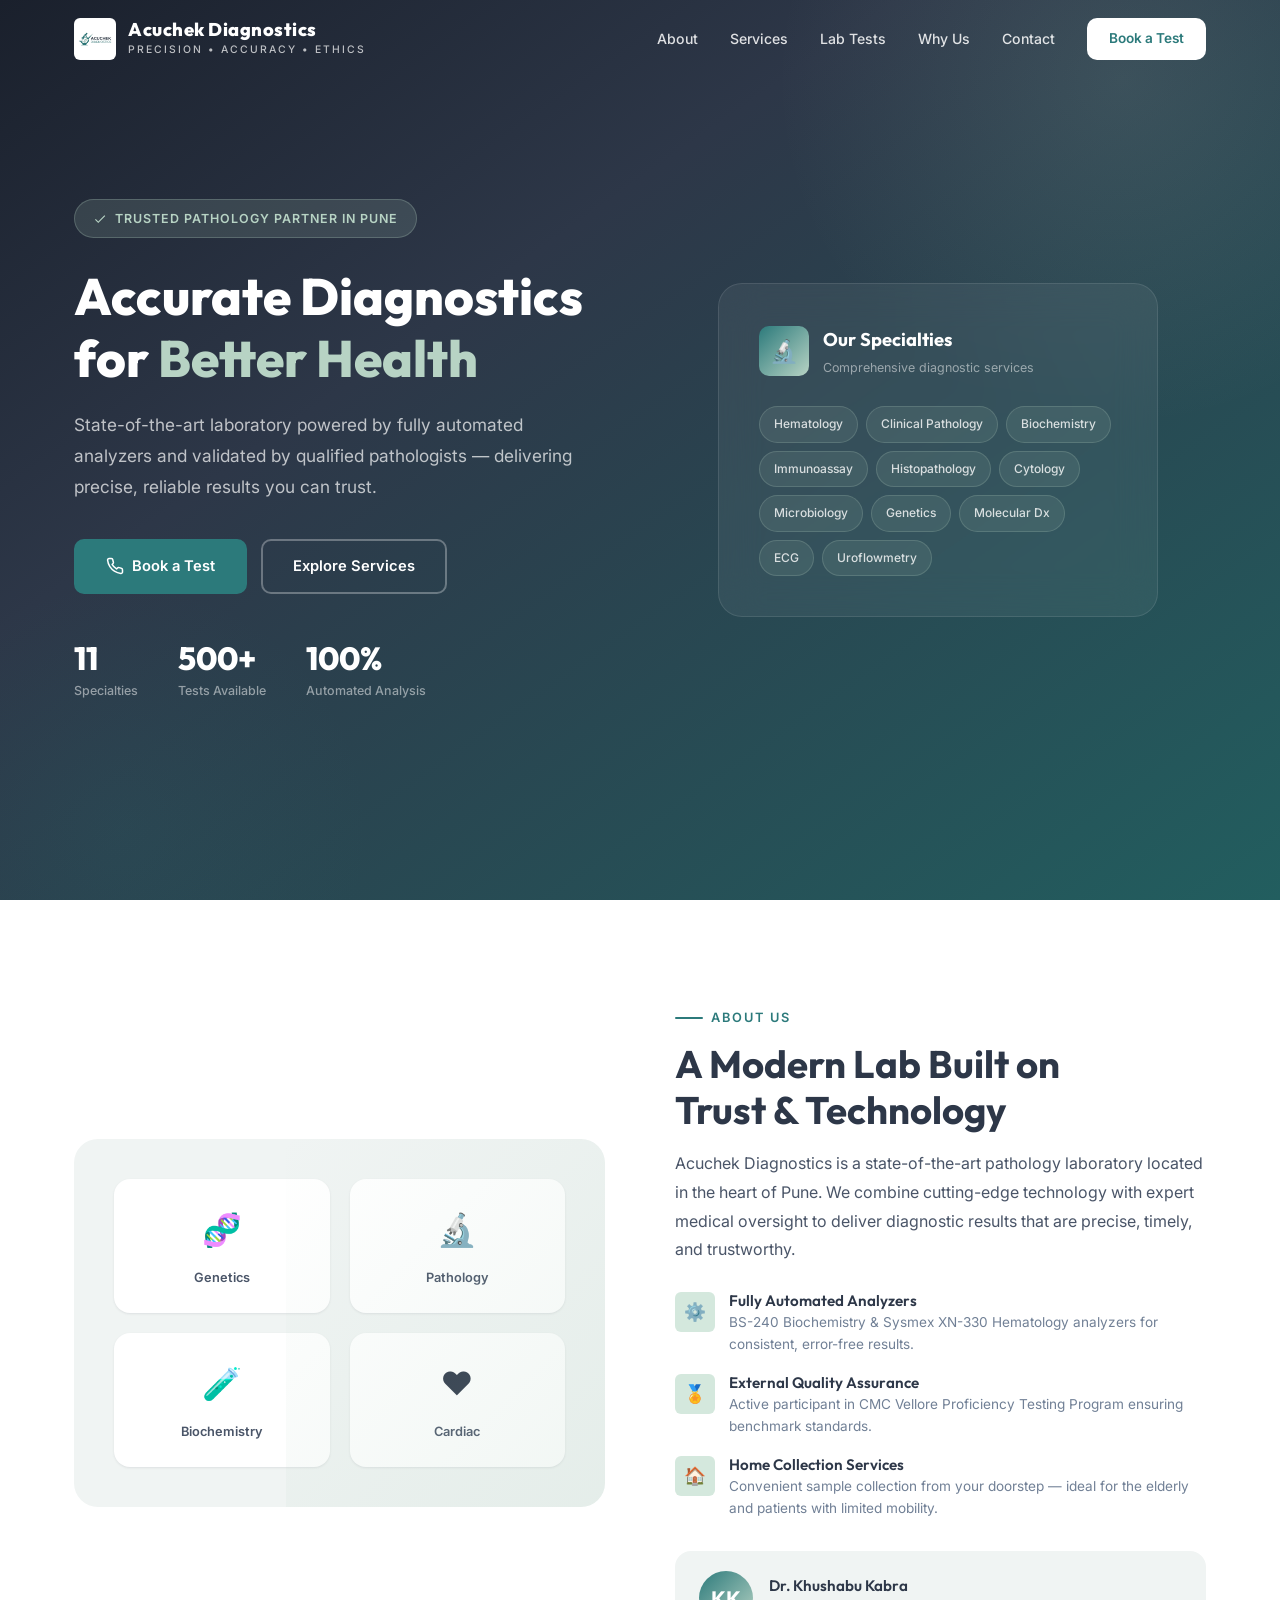
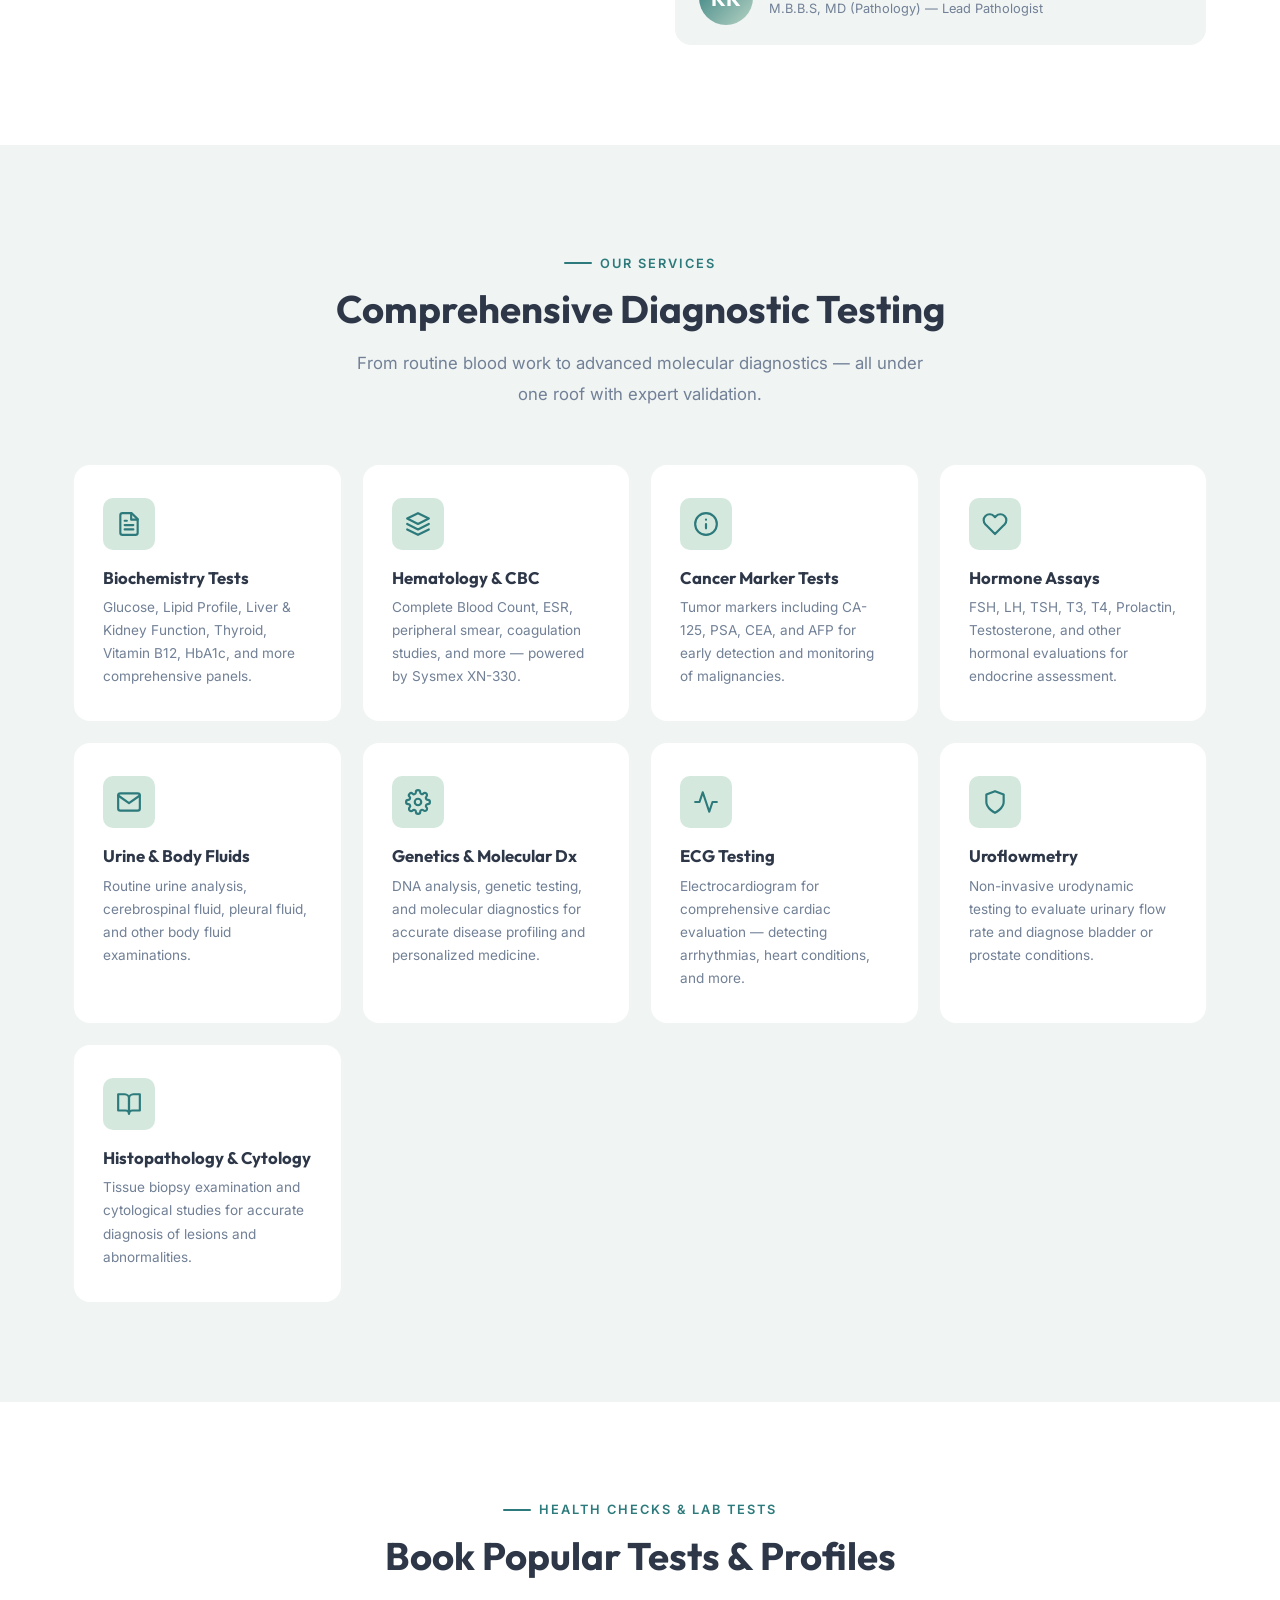
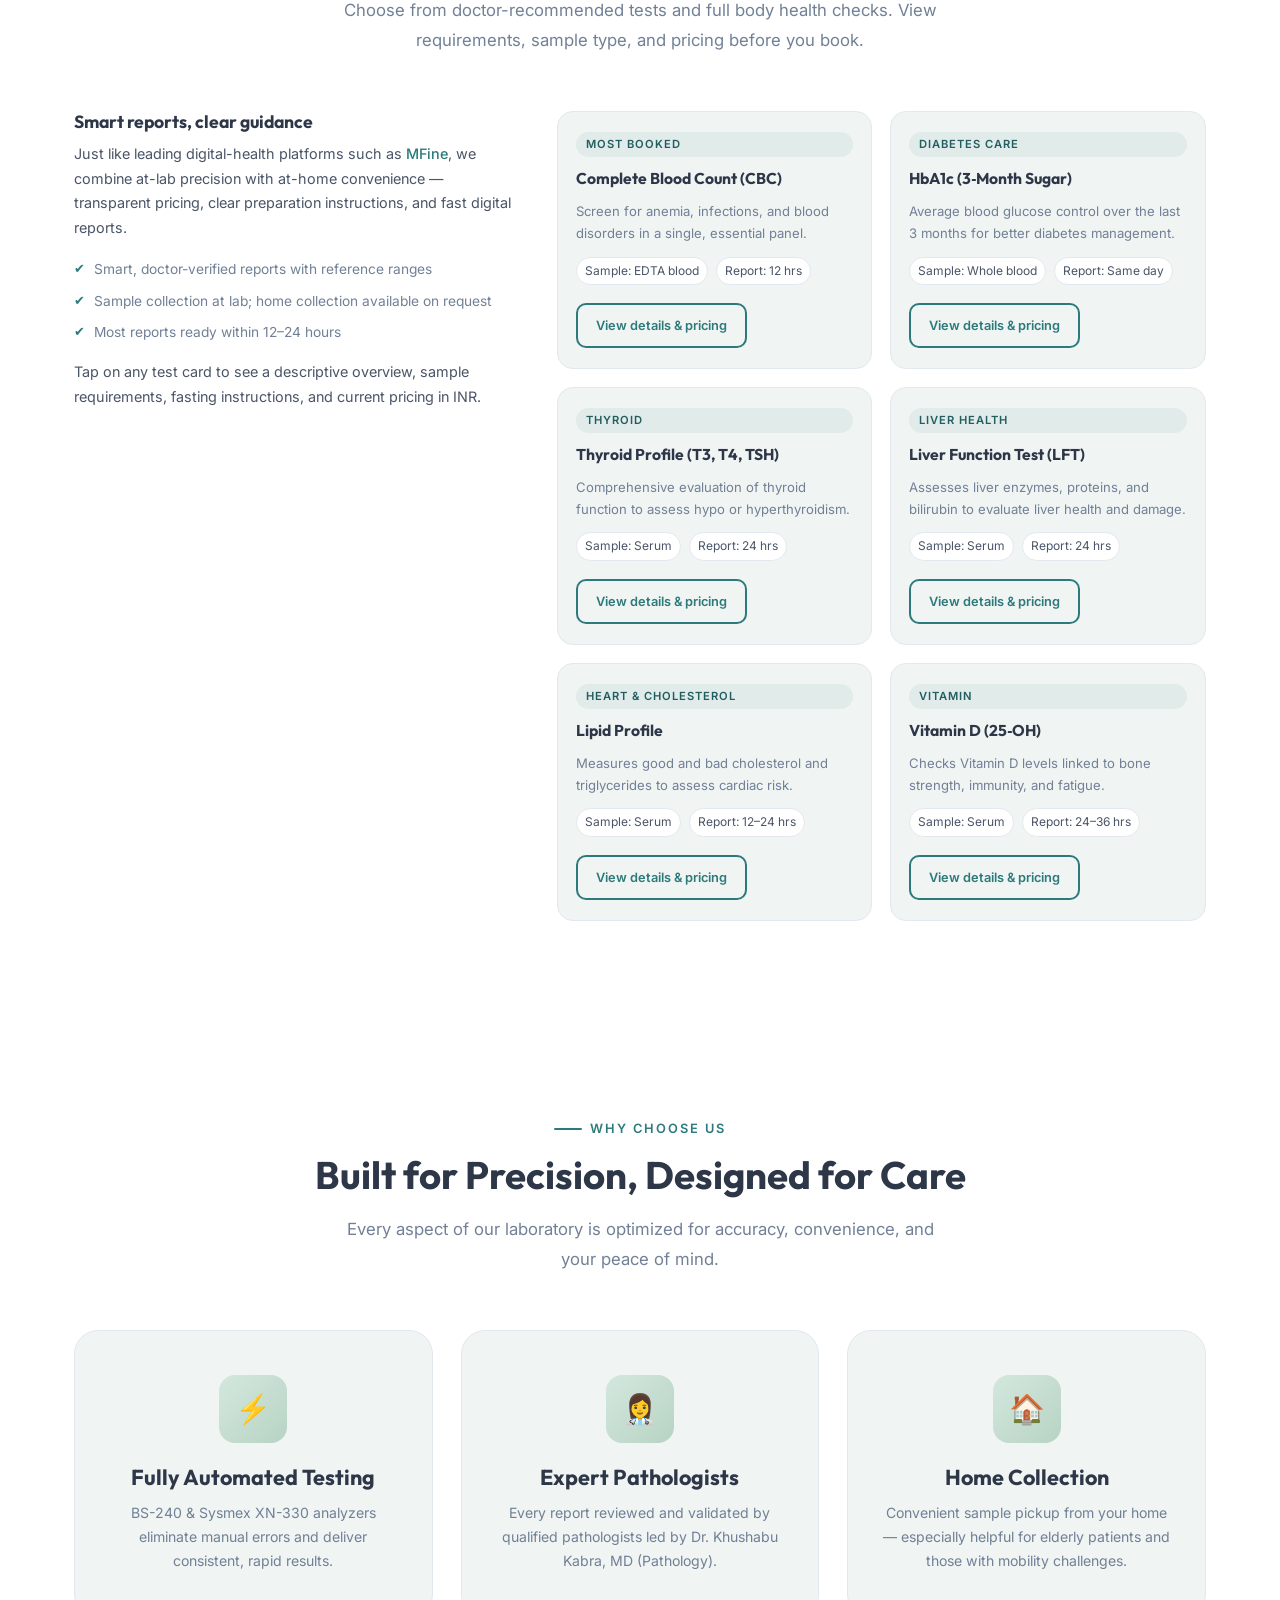
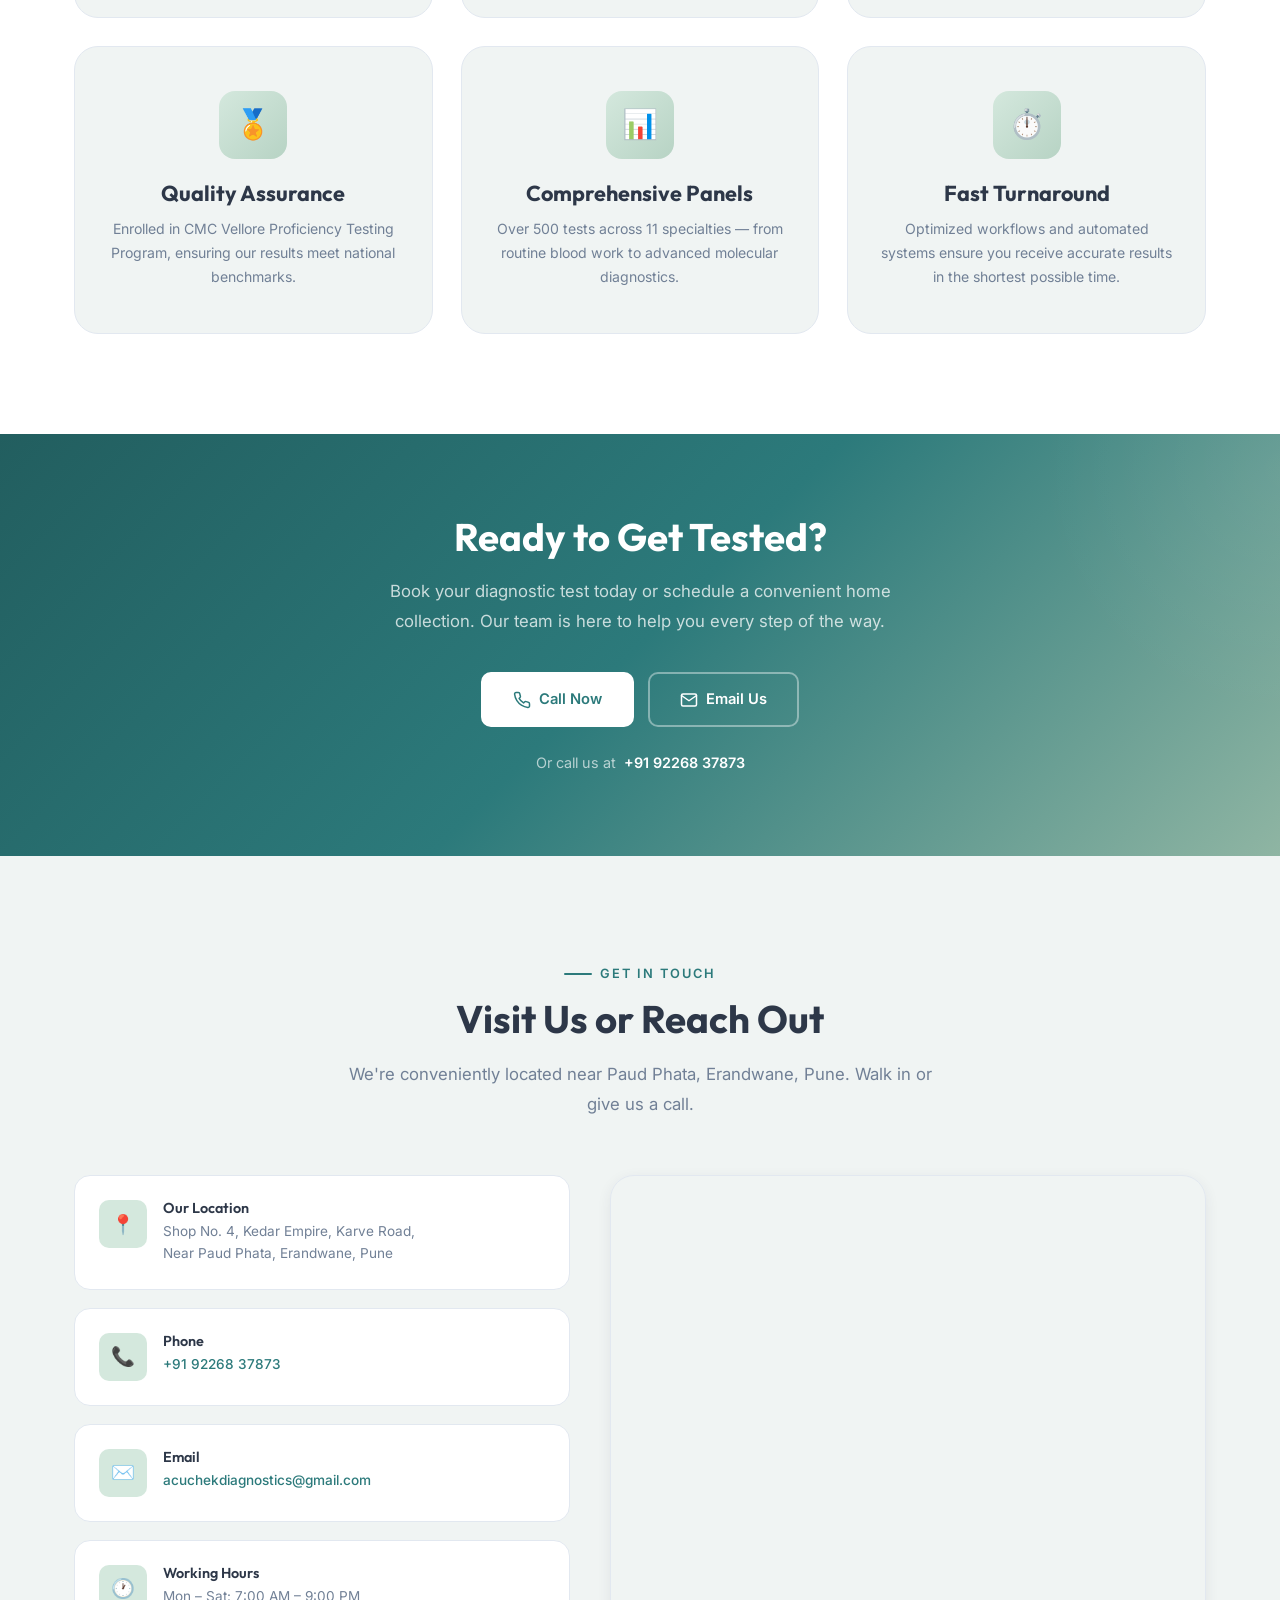
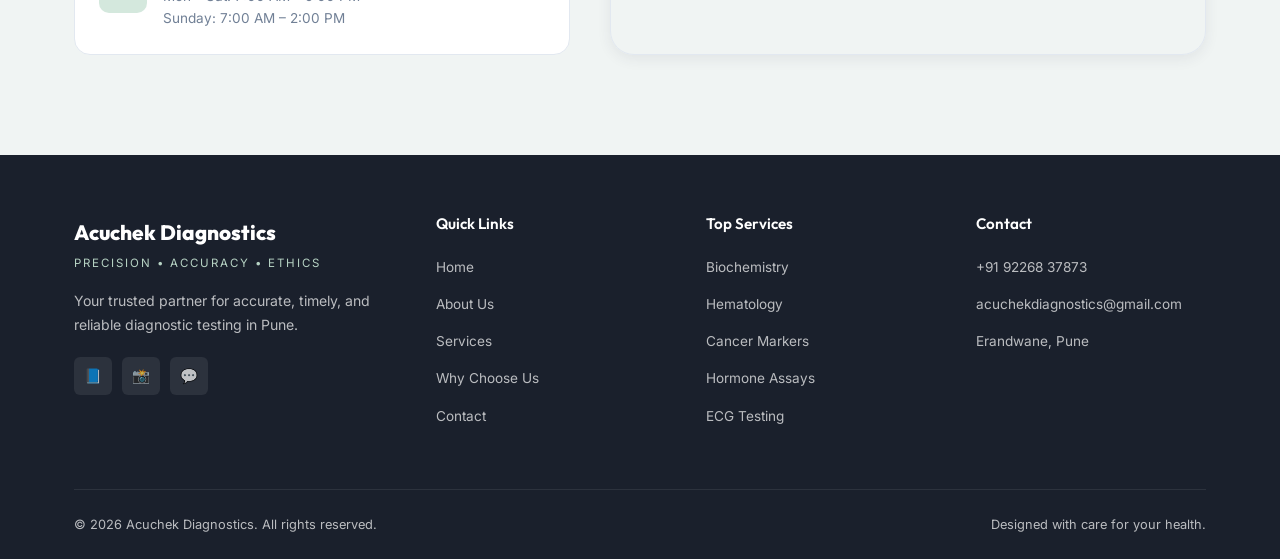
==== commit a8fc70d0: "#1 4th March 2026 - Changes to UI Fixed bugs" ====
--- a/index.html
+++ b/index.html
@@ -23,6 +23,7 @@
       <div class="nav-links" id="navLinks">
         <a href="#about">About</a>
         <a href="#services">Services</a>
+        <a href="#tests">Lab Tests</a>
         <a href="#features">Why Us</a>
         <a href="#contact">Contact</a>
         <a href="tel:+919226837873" class="nav-cta">Book a Test</a>
@@ -108,10 +109,6 @@
             <div class="about-icon-item"><div class="icon">❤️</div><div class="label">Cardiac</div></div>
           </div>
         </div>
-        <div class="about-accent-card">
-          <div class="number">QA</div>
-          <div class="text">CMC Vellore Certified</div>
-        </div>
       </div>
       <div class="about-content fade-up">
         <span class="section-label">About Us</span>
@@ -229,6 +226,117 @@
     </div>
   </section>
 
+  <!-- ========== TESTS / POPULAR HEALTH CHECKS ========== -->
+  <section class="tests" id="tests">
+    <div class="container">
+      <div class="section-header fade-up">
+        <span class="section-label">Health Checks &amp; Lab Tests</span>
+        <h2 class="section-title">Book Popular Tests &amp; Profiles</h2>
+        <p class="section-subtitle">
+          Choose from doctor-recommended tests and full body health checks. View requirements, sample type, and pricing before you book.
+        </p>
+      </div>
+
+      <div class="tests-layout">
+        <div class="tests-highlight fade-up">
+          <h3>Smart reports, clear guidance</h3>
+          <p>
+            Just like leading digital-health platforms such as <a href="https://www.mfine.co/" target="_blank" rel="noopener">MFine</a>, we combine
+            at-lab precision with at-home convenience — transparent pricing, clear preparation instructions, and fast digital reports.
+          </p>
+          <ul class="tests-benefits">
+            <li>Smart, doctor-verified reports with reference ranges</li>
+            <li>Sample collection at lab; home collection available on request</li>
+            <li>Most reports ready within 12–24 hours</li>
+          </ul>
+          <p class="tests-note">
+            Tap on any test card to see a descriptive overview, sample requirements, fasting instructions, and current pricing in INR.
+          </p>
+        </div>
+
+        <div class="tests-grid fade-up">
+          <article class="test-card">
+            <div class="test-tag">Most booked</div>
+            <h3>Complete Blood Count (CBC)</h3>
+            <p>Screen for anemia, infections, and blood disorders in a single, essential panel.</p>
+            <div class="test-meta">
+              <span>Sample: EDTA blood</span>
+              <span>Report: 12 hrs</span>
+            </div>
+            <button class="btn btn-outline test-details-btn" data-test-id="cbc">
+              View details &amp; pricing
+            </button>
+          </article>
+
+          <article class="test-card">
+            <div class="test-tag">Diabetes care</div>
+            <h3>HbA1c (3‑Month Sugar)</h3>
+            <p>Average blood glucose control over the last 3 months for better diabetes management.</p>
+            <div class="test-meta">
+              <span>Sample: Whole blood</span>
+              <span>Report: Same day</span>
+            </div>
+            <button class="btn btn-outline test-details-btn" data-test-id="hba1c">
+              View details &amp; pricing
+            </button>
+          </article>
+
+          <article class="test-card">
+            <div class="test-tag">Thyroid</div>
+            <h3>Thyroid Profile (T3, T4, TSH)</h3>
+            <p>Comprehensive evaluation of thyroid function to assess hypo or hyperthyroidism.</p>
+            <div class="test-meta">
+              <span>Sample: Serum</span>
+              <span>Report: 24 hrs</span>
+            </div>
+            <button class="btn btn-outline test-details-btn" data-test-id="thyroid">
+              View details &amp; pricing
+            </button>
+          </article>
+
+          <article class="test-card">
+            <div class="test-tag">Liver health</div>
+            <h3>Liver Function Test (LFT)</h3>
+            <p>Assesses liver enzymes, proteins, and bilirubin to evaluate liver health and damage.</p>
+            <div class="test-meta">
+              <span>Sample: Serum</span>
+              <span>Report: 24 hrs</span>
+            </div>
+            <button class="btn btn-outline test-details-btn" data-test-id="lft">
+              View details &amp; pricing
+            </button>
+          </article>
+
+          <article class="test-card">
+            <div class="test-tag">Heart &amp; cholesterol</div>
+            <h3>Lipid Profile</h3>
+            <p>Measures good and bad cholesterol and triglycerides to assess cardiac risk.</p>
+            <div class="test-meta">
+              <span>Sample: Serum</span>
+              <span>Report: 12–24 hrs</span>
+            </div>
+            <button class="btn btn-outline test-details-btn" data-test-id="lipid">
+              View details &amp; pricing
+            </button>
+          </article>
+
+          <article class="test-card">
+            <div class="test-tag">Vitamin</div>
+            <h3>Vitamin D (25‑OH)</h3>
+            <p>Checks Vitamin D levels linked to bone strength, immunity, and fatigue.</p>
+            <div class="test-meta">
+              <span>Sample: Serum</span>
+              <span>Report: 24–36 hrs</span>
+            </div>
+            <button class="btn btn-outline test-details-btn" data-test-id="vitd">
+              View details &amp; pricing
+            </button>
+          </article>
+        </div>
+      </div>
+    </div>
+  </section>
+
   <!-- ========== FEATURES ========== -->
   <section class="features" id="features">
     <div class="container">
@@ -400,6 +508,42 @@
   <!-- Back to top -->
   <button class="back-to-top" id="backToTop" aria-label="Back to top">↑</button>
 
+  <!-- Test Details Modal -->
+  <div class="test-modal-backdrop" id="testModal" aria-hidden="true">
+    <div class="test-modal" role="dialog" aria-modal="true" aria-labelledby="testModalTitle">
+      <button class="test-modal-close" id="testModalClose" aria-label="Close details">&times;</button>
+      <div class="test-modal-header">
+        <div>
+          <h3 id="testModalTitle"></h3>
+          <p id="testModalSubtitle" class="test-modal-subtitle"></p>
+        </div>
+        <span class="test-modal-tag" id="testModalCategory"></span>
+      </div>
+      <p id="testModalDescription" class="test-modal-description"></p>
+      <div class="test-modal-content">
+        <div class="test-modal-info">
+          <ul>
+            <li><strong>Sample type:</strong> <span id="testModalSample"></span></li>
+            <li><strong>Fasting required:</strong> <span id="testModalFasting"></span></li>
+            <li><strong>Ideal for:</strong> <span id="testModalIdealFor"></span></li>
+            <li><strong>Reporting time:</strong> <span id="testModalTat"></span></li>
+            <li><strong>Preparation tips:</strong> <span id="testModalPrep"></span></li>
+          </ul>
+        </div>
+        <div class="test-modal-pricing">
+          <div class="test-modal-price-label">Current price</div>
+          <div class="test-modal-price" id="testModalPrice"></div>
+          <div class="test-modal-disclaimer">
+            Pricing is indicative and shown in INR (₹). Final charges may vary based on panels and offers.
+          </div>
+          <a href="tel:+919226837873" class="btn btn-primary test-modal-cta">
+            Call to book this test
+          </a>
+        </div>
+      </div>
+    </div>
+  </div>
+
   <script src="script.js"></script>
 </body>
 </html>
--- a/styles.css
+++ b/styles.css
@@ -757,8 +757,10 @@
 
 .service-card:hover {
   transform: translateY(-4px);
-  box-shadow: var(--shadow-lg);
   border-color: var(--sage-green-light);
+  box-shadow:
+    0 14px 40px rgba(44, 122, 123, 0.28),
+    0 0 0 1px rgba(183, 211, 196, 0.8);
 }
 
 .service-card:hover::before {
@@ -779,12 +781,13 @@
 }
 
 .service-card:hover .service-icon {
-  background: var(--teal);
+  background: linear-gradient(135deg, var(--teal), var(--teal-light));
   transform: scale(1.05);
 }
 
 .service-card:hover .service-icon svg {
   color: var(--white);
+  stroke: var(--white);
 }
 
 .service-card h3 {
@@ -796,6 +799,278 @@
   font-size: 0.85rem;
   color: var(--text-muted);
   line-height: 1.7;
+}
+
+/* ---------- TESTS / POPULAR HEALTH CHECKS ---------- */
+.tests {
+  padding: 90px 0;
+  background: var(--white);
+}
+
+.tests-layout {
+  display: grid;
+  grid-template-columns: minmax(0, 1.1fr) minmax(0, 1.6fr);
+  gap: 36px;
+  align-items: flex-start;
+}
+
+.tests-highlight h3 {
+  font-size: 1.1rem;
+  margin-bottom: 10px;
+}
+
+.tests-highlight p {
+  font-size: 0.9rem;
+  color: var(--text-secondary);
+  margin-bottom: 14px;
+  line-height: 1.7;
+}
+
+.tests-highlight a {
+  color: var(--teal);
+  font-weight: 500;
+}
+
+.tests-highlight a:hover {
+  text-decoration: underline;
+}
+
+.tests-benefits {
+  margin: 8px 0 12px;
+  padding-left: 0;
+  list-style: none;
+}
+
+.tests-benefits li {
+  font-size: 0.86rem;
+  color: var(--text-muted);
+  padding: 4px 0 4px 20px;
+  position: relative;
+}
+
+.tests-benefits li::before {
+  content: '✔';
+  position: absolute;
+  left: 0;
+  top: 4px;
+  font-size: 0.8rem;
+  color: var(--teal);
+}
+
+.tests-note {
+  font-size: 0.8rem;
+  color: var(--text-muted);
+  margin-top: 8px;
+}
+
+.tests-grid {
+  display: grid;
+  grid-template-columns: repeat(auto-fill, minmax(230px, 1fr));
+  gap: 18px;
+}
+
+.test-card {
+  background: var(--gray-100);
+  border-radius: var(--radius-lg);
+  padding: 20px 18px;
+  border: 1px solid var(--gray-200);
+  display: flex;
+  flex-direction: column;
+  gap: 8px;
+  transition: all var(--transition);
+}
+
+.test-card:hover {
+  background: var(--white);
+  box-shadow: var(--shadow-md);
+  border-color: var(--sage-green);
+  transform: translateY(-3px);
+}
+
+.test-tag {
+  display: inline-flex;
+  align-items: center;
+  padding: 3px 10px;
+  border-radius: 999px;
+  background: rgba(44, 122, 123, 0.08);
+  color: var(--teal-dark);
+  font-size: 0.7rem;
+  font-weight: 600;
+  text-transform: uppercase;
+  letter-spacing: 1px;
+}
+
+.test-card h3 {
+  font-size: 0.98rem;
+  margin-top: 4px;
+  margin-bottom: 4px;
+}
+
+.test-card p {
+  font-size: 0.82rem;
+  color: var(--text-muted);
+}
+
+.test-meta {
+  display: flex;
+  flex-wrap: wrap;
+  gap: 8px;
+  margin-top: 4px;
+  margin-bottom: 2px;
+}
+
+.test-meta span {
+  font-size: 0.75rem;
+  padding: 3px 8px;
+  border-radius: 999px;
+  background: var(--white);
+  border: 1px solid var(--gray-200);
+  color: var(--text-secondary);
+}
+
+.test-card .test-details-btn {
+  margin-top: 8px;
+  align-self: flex-start;
+  font-size: 0.8rem;
+  padding-inline: 18px;
+}
+
+/* Test modal */
+.test-modal-backdrop {
+  position: fixed;
+  inset: 0;
+  background: rgba(15, 23, 42, 0.45);
+  display: flex;
+  align-items: center;
+  justify-content: center;
+  z-index: 1100;
+  opacity: 0;
+  visibility: hidden;
+  transition: opacity var(--transition), visibility var(--transition);
+}
+
+.test-modal-backdrop.open {
+  opacity: 1;
+  visibility: visible;
+}
+
+.test-modal {
+  background: var(--white);
+  border-radius: var(--radius-xl);
+  box-shadow: var(--shadow-xl);
+  padding: 26px 26px 24px;
+  width: 100%;
+  max-width: 720px;
+  position: relative;
+}
+
+.test-modal-close {
+  position: absolute;
+  top: 14px;
+  right: 16px;
+  border: none;
+  background: transparent;
+  font-size: 1.4rem;
+  cursor: pointer;
+  color: var(--text-muted);
+  transition: color var(--transition), transform var(--transition);
+}
+
+.test-modal-close:hover {
+  color: var(--charcoal);
+  transform: rotate(4deg);
+}
+
+.test-modal-header {
+  display: flex;
+  align-items: flex-start;
+  justify-content: space-between;
+  gap: 12px;
+  margin-bottom: 10px;
+}
+
+.test-modal-header h3 {
+  font-size: 1.1rem;
+  margin-bottom: 2px;
+}
+
+.test-modal-subtitle {
+  font-size: 0.78rem;
+  color: var(--text-muted);
+}
+
+.test-modal-tag {
+  padding: 4px 10px;
+  border-radius: 999px;
+  background: var(--sage-green-light);
+  font-size: 0.75rem;
+  font-weight: 600;
+  color: var(--teal-dark);
+  white-space: nowrap;
+}
+
+.test-modal-description {
+  font-size: 0.86rem;
+  color: var(--text-secondary);
+  margin-bottom: 14px;
+}
+
+.test-modal-content {
+  display: grid;
+  grid-template-columns: minmax(0, 1.4fr) minmax(0, 1fr);
+  gap: 20px;
+  align-items: flex-start;
+}
+
+.test-modal-info ul {
+  list-style: none;
+  padding: 0;
+  margin: 0;
+}
+
+.test-modal-info li {
+  font-size: 0.82rem;
+  color: var(--text-secondary);
+  padding: 5px 0;
+}
+
+.test-modal-info strong {
+  font-weight: 600;
+}
+
+.test-modal-pricing {
+  padding: 14px 14px 12px;
+  border-radius: var(--radius-lg);
+  background: var(--gray-100);
+  border: 1px solid var(--gray-200);
+  display: flex;
+  flex-direction: column;
+  gap: 6px;
+}
+
+.test-modal-price-label {
+  font-size: 0.78rem;
+  text-transform: uppercase;
+  letter-spacing: 1px;
+  color: var(--text-muted);
+}
+
+.test-modal-price {
+  font-size: 1.3rem;
+  font-weight: 700;
+  color: var(--teal-dark);
+}
+
+.test-modal-disclaimer {
+  font-size: 0.72rem;
+  color: var(--text-muted);
+  line-height: 1.5;
+}
+
+.test-modal-cta {
+  margin-top: 6px;
+  justify-content: center;
+  width: 100%;
 }
 
 /* ---------- FEATURES / WHY CHOOSE US ---------- */
@@ -1164,6 +1439,10 @@
     gap: 50px;
   }
   .about-visual { order: -1; }
+
+  .tests-layout {
+    grid-template-columns: 1fr;
+  }
 
   .features-grid {
     grid-template-columns: 1fr 1fr;
@@ -1219,6 +1498,15 @@
     grid-template-columns: 1fr;
   }
 
+  .test-modal {
+    max-width: 95%;
+    padding: 22px 18px 20px;
+  }
+
+  .test-modal-content {
+    grid-template-columns: 1fr;
+  }
+
   .hero-stats {
     gap: 24px;
     flex-wrap: wrap;
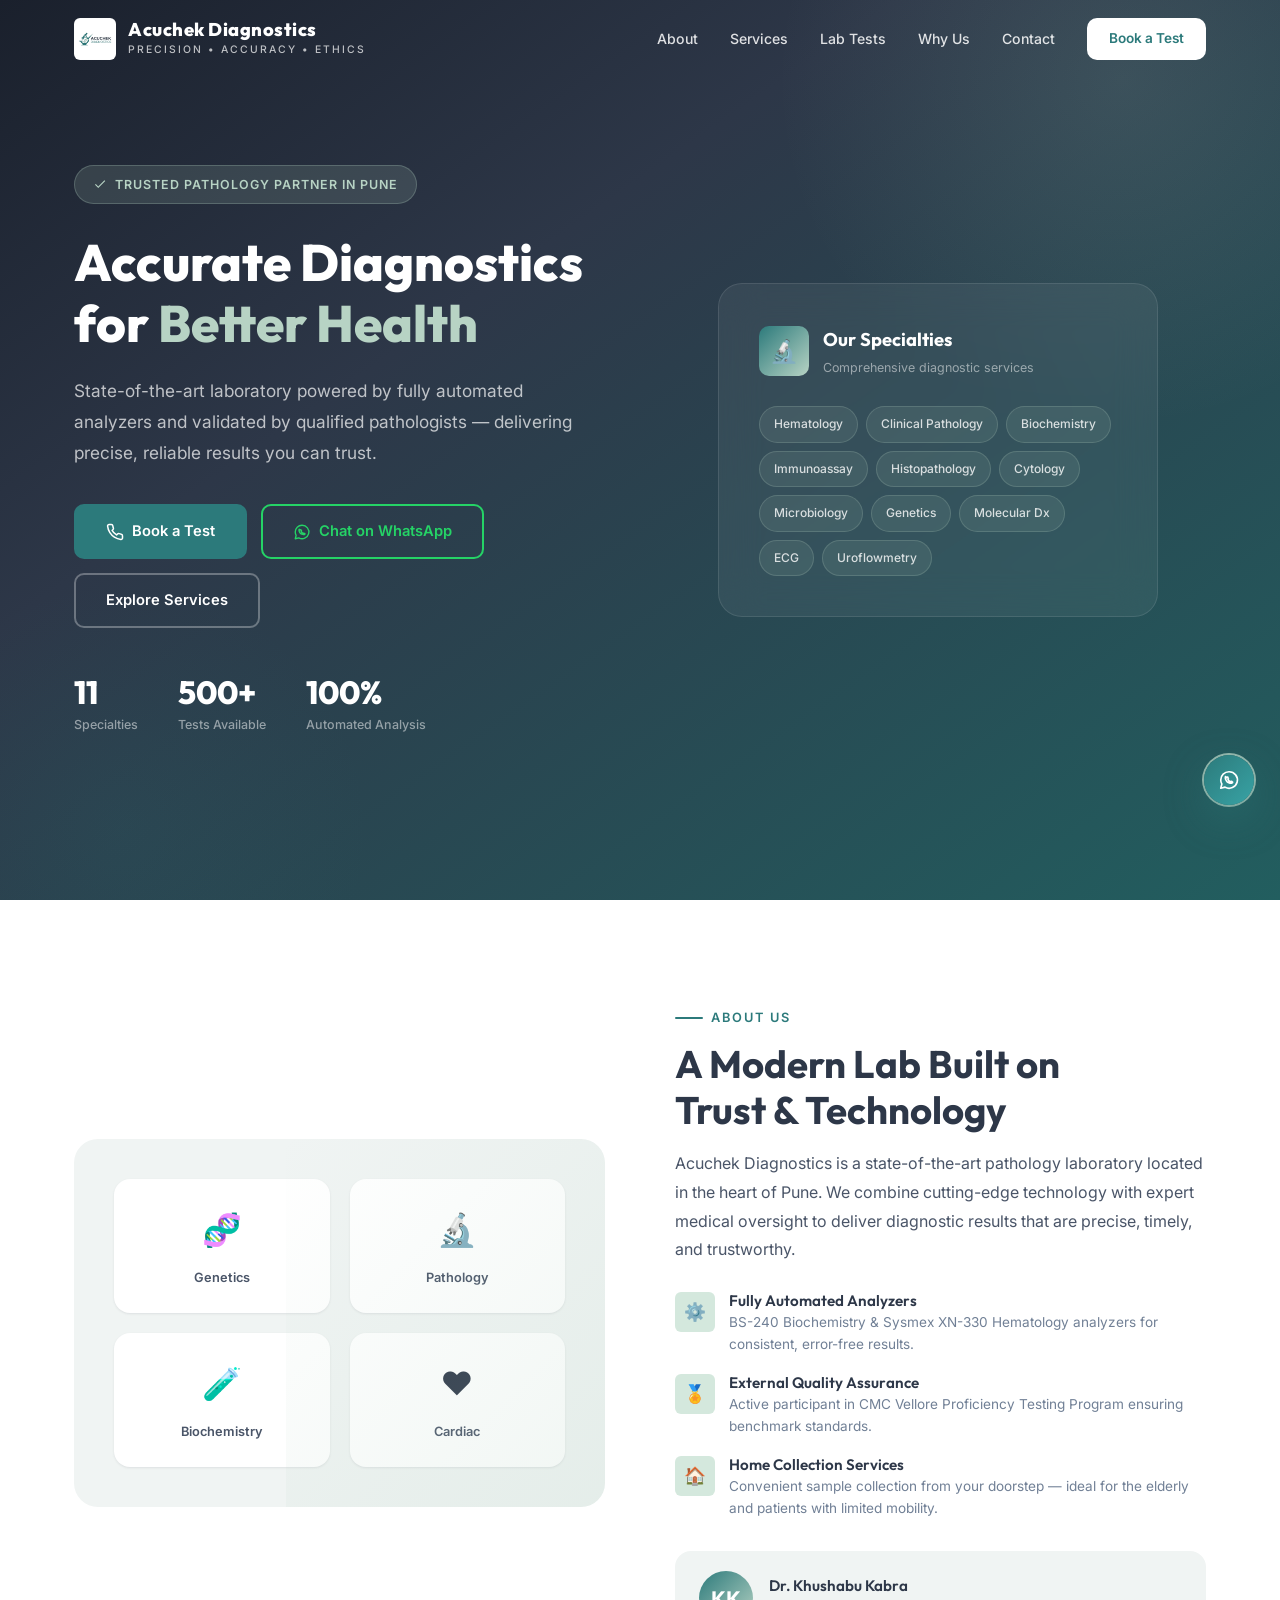
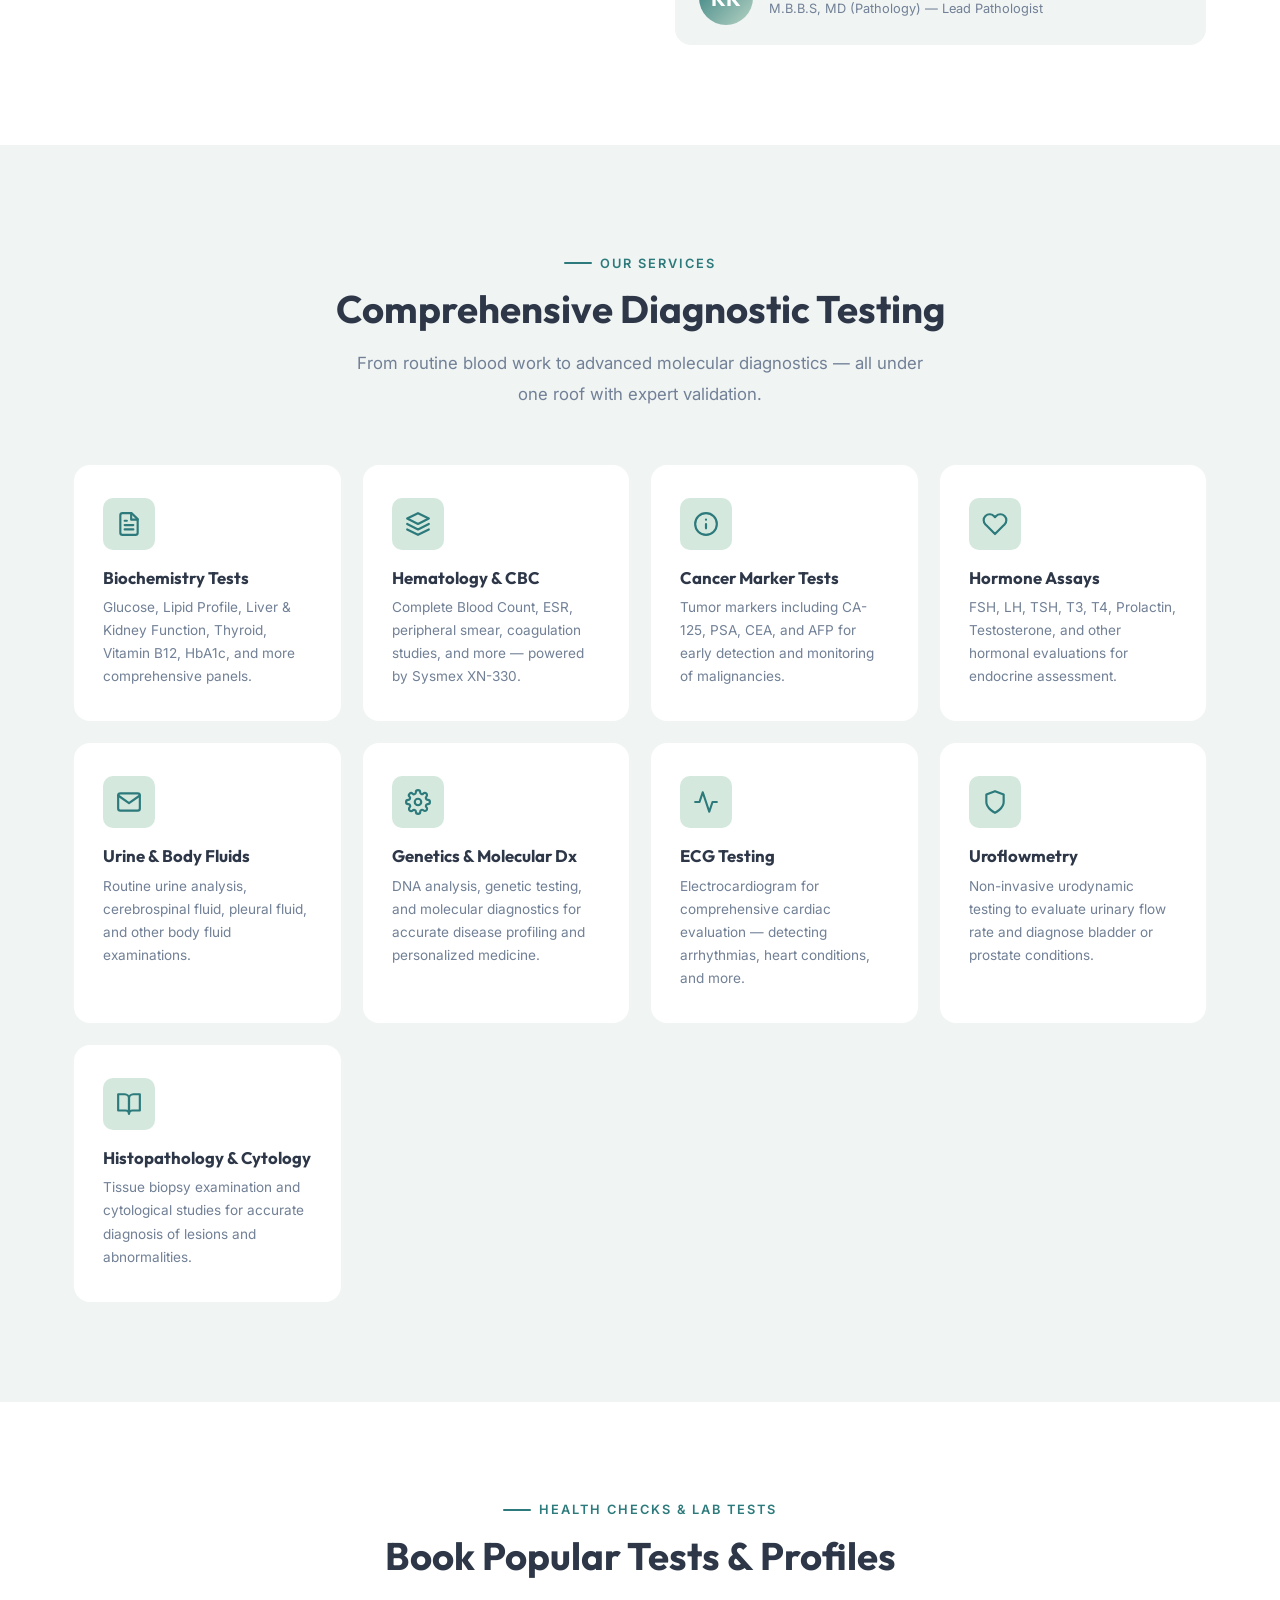
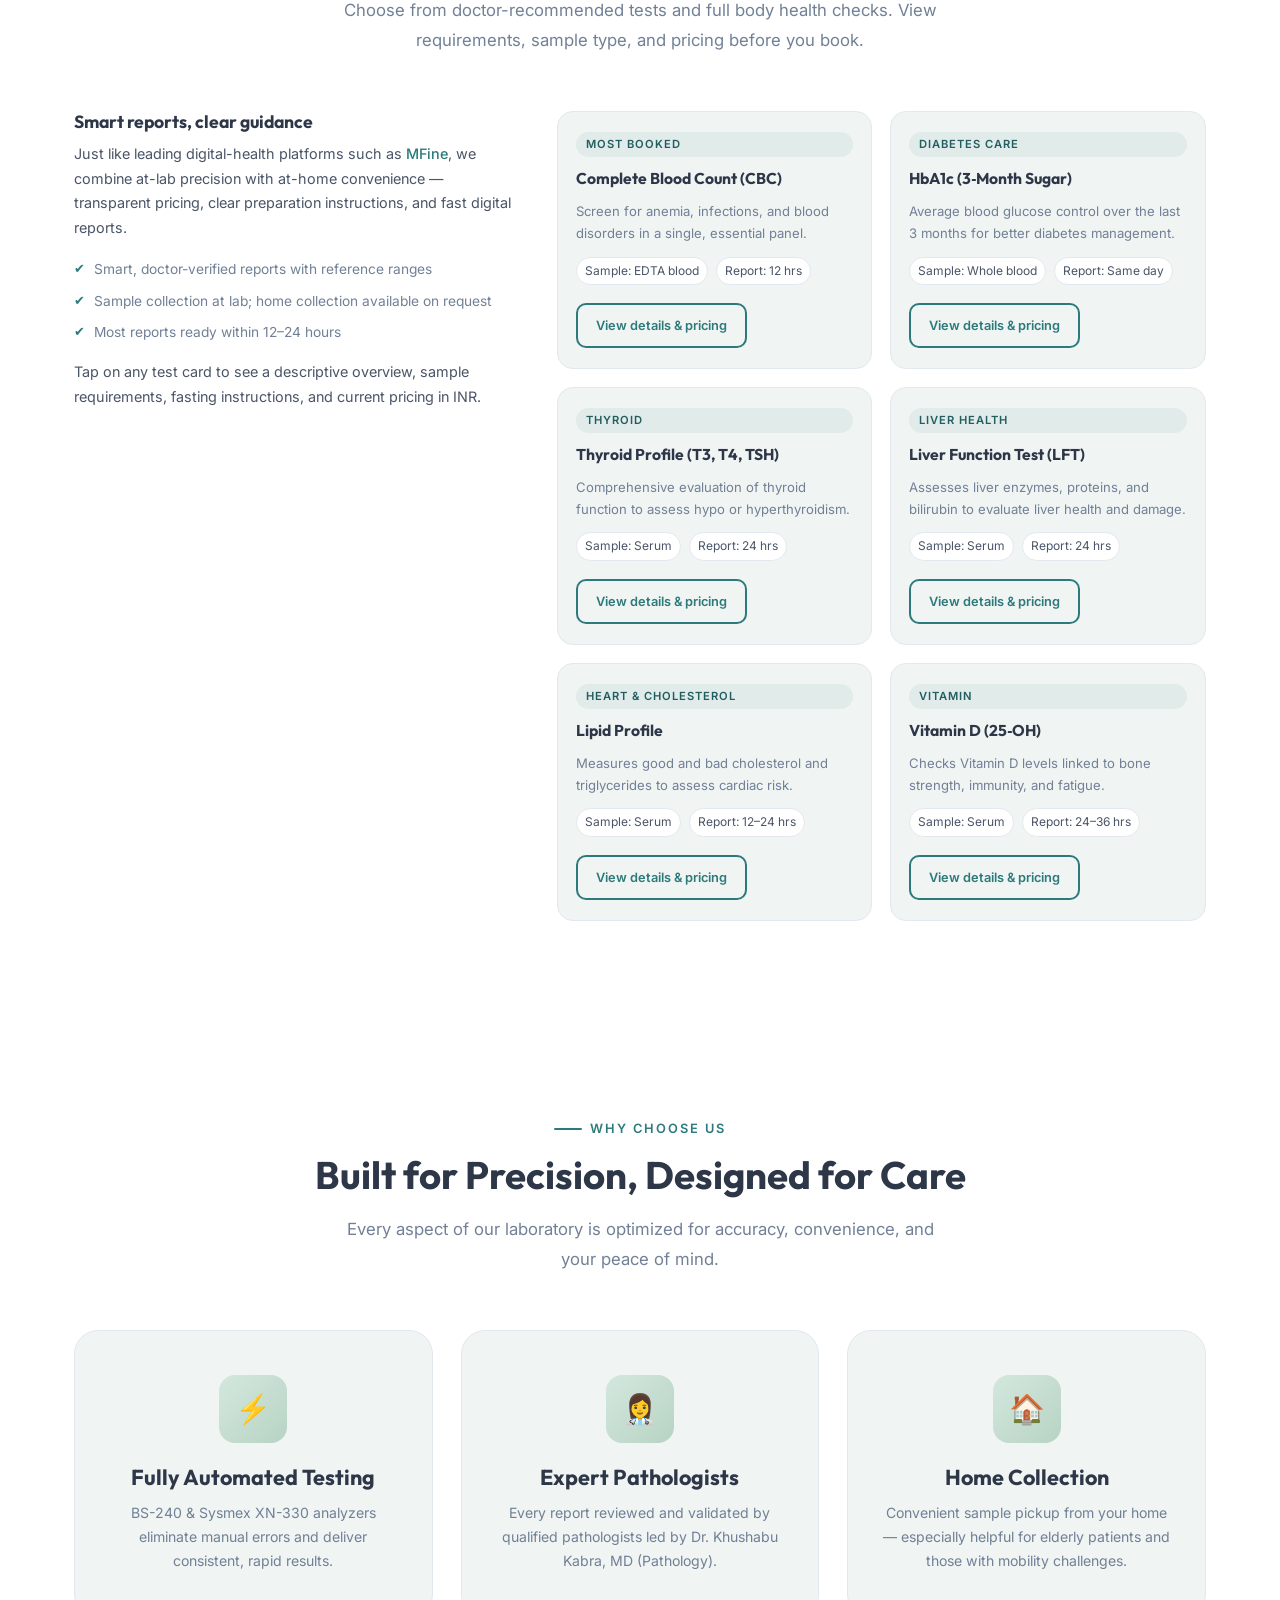
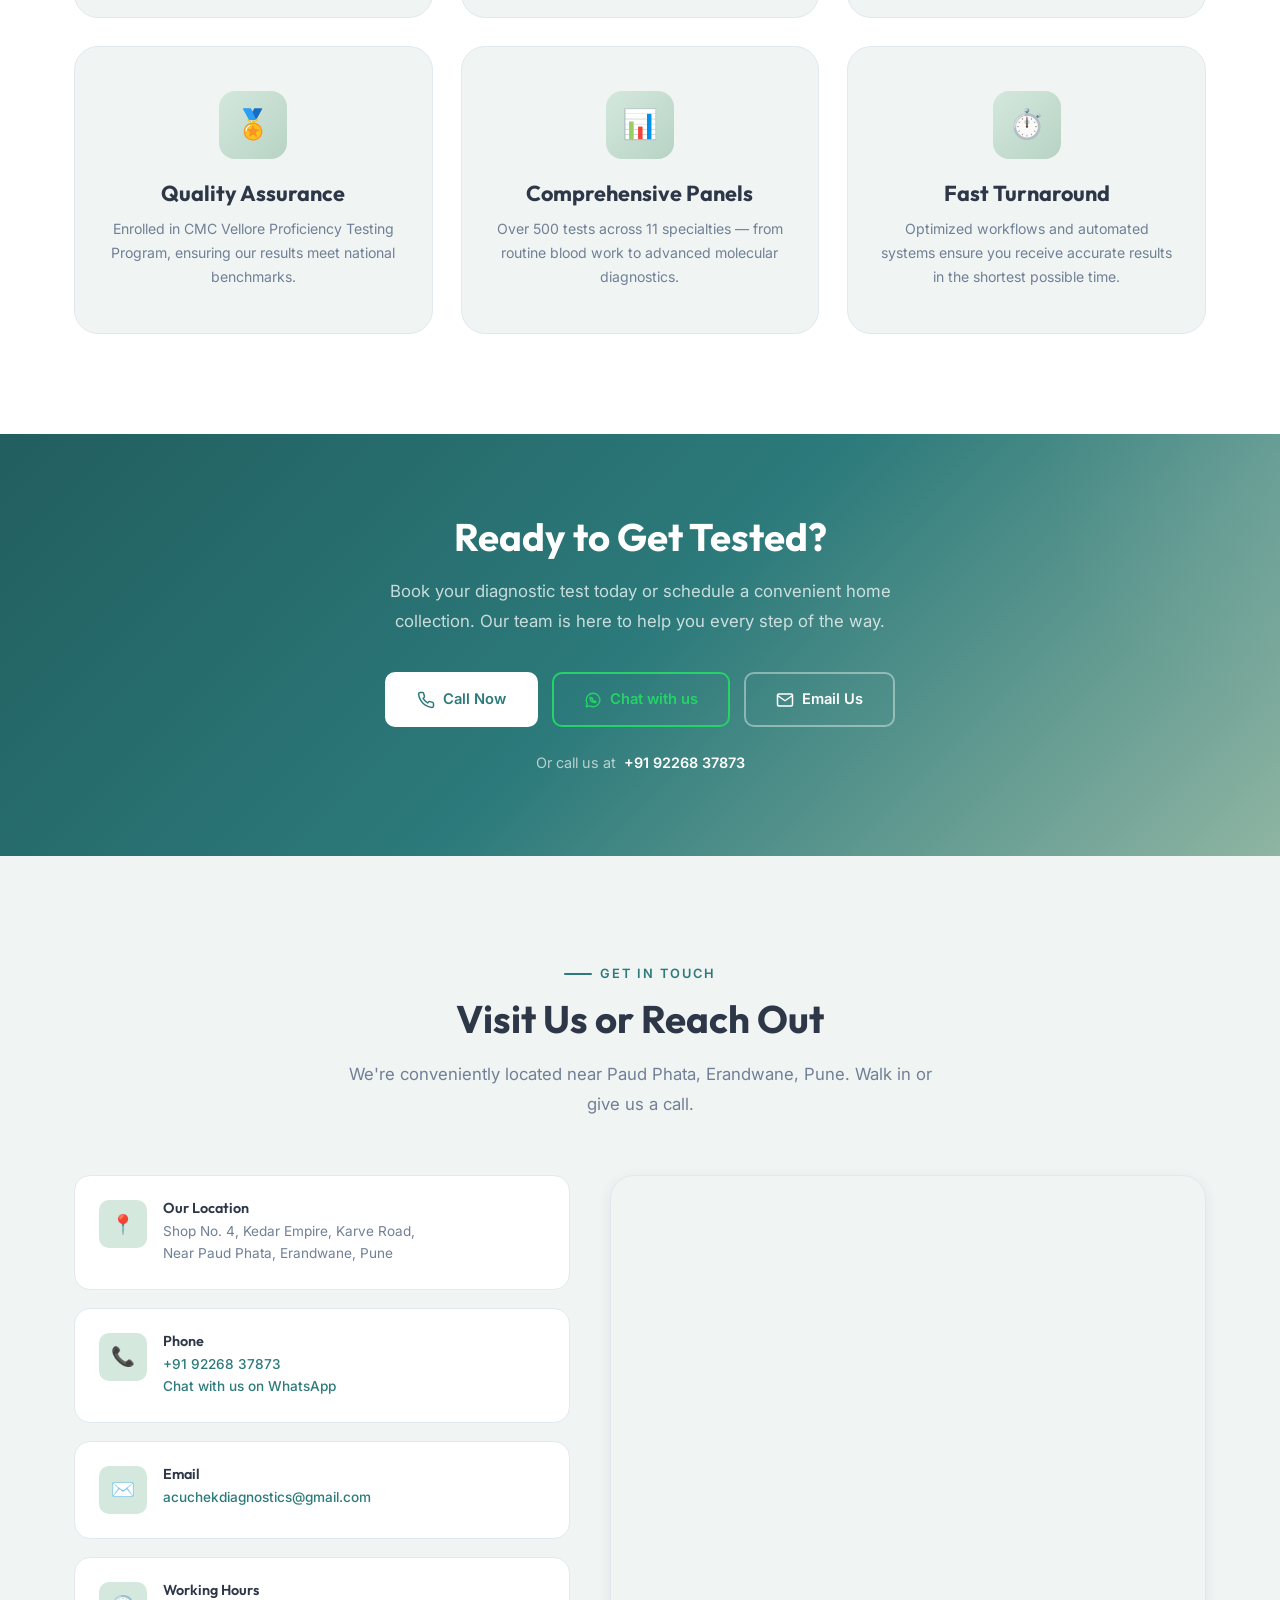
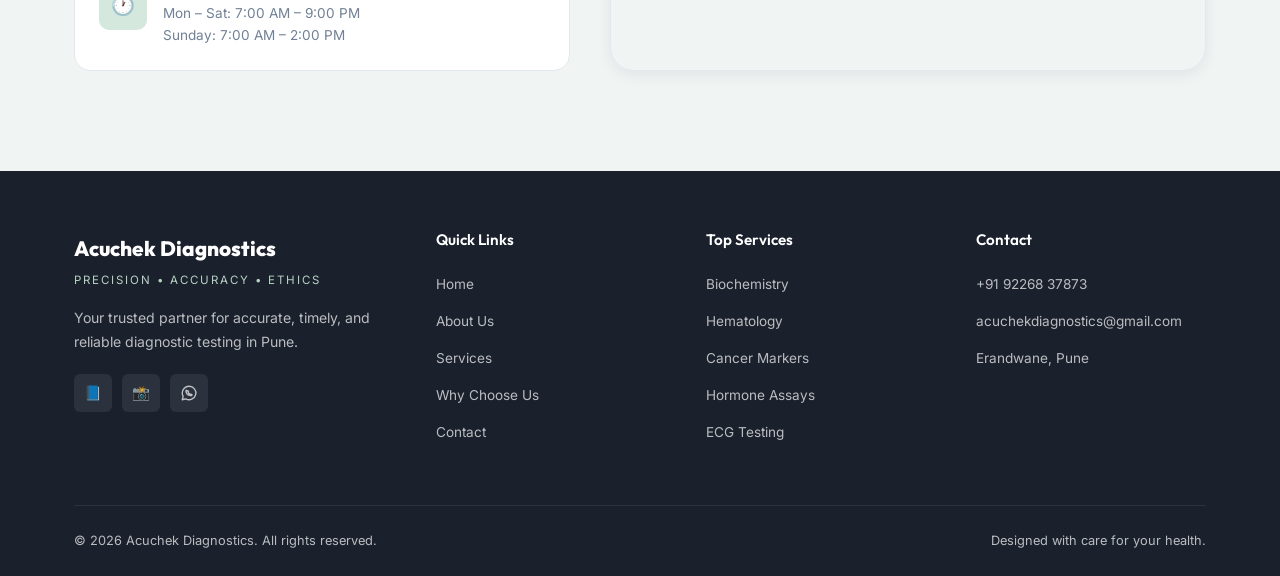
==== commit 81f589cb: "#2 4th March 2026 Added Whatsapp chat" ====
--- a/index.html
+++ b/index.html
@@ -50,6 +50,18 @@
           <a href="tel:+919226837873" class="btn btn-primary">
             <svg width="18" height="18" viewBox="0 0 24 24" fill="none" stroke="currentColor" stroke-width="2" stroke-linecap="round" stroke-linejoin="round"><path d="M22 16.92v3a2 2 0 0 1-2.18 2 19.79 19.79 0 0 1-8.63-3.07 19.5 19.5 0 0 1-6-6 19.79 19.79 0 0 1-3.07-8.67A2 2 0 0 1 4.11 2h3a2 2 0 0 1 2 1.72c.127.96.361 1.903.7 2.81a2 2 0 0 1-.45 2.11L8.09 9.91a16 16 0 0 0 6 6l1.27-1.27a2 2 0 0 1 2.11-.45c.907.339 1.85.573 2.81.7A2 2 0 0 1 22 16.92z"></path></svg>
             Book a Test
+          </a>
+          <a
+            href="https://wa.me/919226837873?text=Hi%2C%20I%27d%20like%20to%20book%20a%20lab%20test%20at%20Acuchek%20Diagnostics."
+            class="btn btn-outline btn-whatsapp"
+            target="_blank"
+            rel="noopener"
+          >
+            <svg class="icon-whatsapp" width="18" height="18" viewBox="0 0 24 24" fill="none" stroke="currentColor" stroke-width="1.8" stroke-linecap="round" stroke-linejoin="round">
+              <path d="M12 3a9 9 0 0 0-9 9c0 1.6.4 3.1 1.2 4.4L3 21l4.7-1.2A9 9 0 1 0 12 3z"></path>
+              <path d="M9.5 9.5c.2-.4.3-.6.6-.6h.4c.2 0 .3 0 .4.3l.4 1c.1.2.1.3 0 .5l-.3.4c-.1.1-.1.3 0 .4a5.7 5.7 0 0 0 2.3 2.3c.1.1.3.1.4 0l.4-.3c.2-.1.3-.1.5 0l1 .4c.3.1.3.2.3.4v.4c0 .3-.2.5-.6.6-.3.1-.8.2-1.3.2-.8 0-1.5-.2-2.2-.5a6.7 6.7 0 0 1-2-1.3 6.6 6.6 0 0 1-1.3-2c-.3-.7-.5-1.4-.5-2.2 0-.5.1-1 .2-1.3z"></path>
+            </svg>
+            Chat on WhatsApp
           </a>
           <a href="#services" class="btn btn-outline" style="border-color: rgba(255,255,255,0.3); color: #fff;">
             Explore Services
@@ -391,6 +403,18 @@
             <svg width="18" height="18" viewBox="0 0 24 24" fill="none" stroke="currentColor" stroke-width="2" stroke-linecap="round" stroke-linejoin="round"><path d="M22 16.92v3a2 2 0 0 1-2.18 2 19.79 19.79 0 0 1-8.63-3.07 19.5 19.5 0 0 1-6-6 19.79 19.79 0 0 1-3.07-8.67A2 2 0 0 1 4.11 2h3a2 2 0 0 1 2 1.72c.127.96.361 1.903.7 2.81a2 2 0 0 1-.45 2.11L8.09 9.91a16 16 0 0 0 6 6l1.27-1.27a2 2 0 0 1 2.11-.45c.907.339 1.85.573 2.81.7A2 2 0 0 1 22 16.92z"></path></svg>
             Call Now
           </a>
+          <a
+            href="https://wa.me/919226837873?text=Hi%2C%20I%27d%20like%20to%20book%20a%20lab%20test%20at%20Acuchek%20Diagnostics."
+            class="btn btn-outline btn-whatsapp"
+            target="_blank"
+            rel="noopener"
+          >
+            <svg class="icon-whatsapp" width="18" height="18" viewBox="0 0 24 24" fill="none" stroke="currentColor" stroke-width="1.8" stroke-linecap="round" stroke-linejoin="round">
+              <path d="M12 3a9 9 0 0 0-9 9c0 1.6.4 3.1 1.2 4.4L3 21l4.7-1.2A9 9 0 1 0 12 3z"></path>
+              <path d="M9.5 9.5c.2-.4.3-.6.6-.6h.4c.2 0 .3 0 .4.3l.4 1c.1.2.1.3 0 .5l-.3.4c-.1.1-.1.3 0 .4a5.7 5.7 0 0 0 2.3 2.3c.1.1.3.1.4 0l.4-.3c.2-.1.3-.1.5 0l1 .4c.3.1.3.2.3.4v.4c0 .3-.2.5-.6.6-.3.1-.8.2-1.3.2-.8 0-1.5-.2-2.2-.5a6.7 6.7 0 0 1-2-1.3 6.6 6.6 0 0 1-1.3-2c-.3-.7-.5-1.4-.5-2.2 0-.5.1-1 .2-1.3z"></path>
+            </svg>
+            Chat with us
+          </a>
           <a href="mailto:acuchekdiagnostics@gmail.com" class="btn btn-outline" style="border-color: rgba(255,255,255,0.4); color: #fff;">
             <svg width="18" height="18" viewBox="0 0 24 24" fill="none" stroke="currentColor" stroke-width="2" stroke-linecap="round" stroke-linejoin="round"><path d="M4 4h16c1.1 0 2 .9 2 2v12c0 1.1-.9 2-2 2H4c-1.1 0-2-.9-2-2V6c0-1.1.9-2 2-2z"/><polyline points="22,6 12,13 2,6"/></svg>
             Email Us
@@ -425,6 +449,15 @@
             <div>
               <h4>Phone</h4>
               <p><a href="tel:+919226837873">+91 92268 37873</a></p>
+              <p>
+                <a
+                  href="https://wa.me/919226837873?text=Hi%2C%20I%27d%20like%20to%20book%20a%20lab%20test%20at%20Acuchek%20Diagnostics."
+                  target="_blank"
+                  rel="noopener"
+                >
+                  Chat with us on WhatsApp
+                </a>
+              </p>
             </div>
           </div>
           <div class="contact-card">
@@ -466,7 +499,17 @@
           <div class="footer-social">
             <a href="#" aria-label="Facebook">📘</a>
             <a href="#" aria-label="Instagram">📸</a>
-            <a href="#" aria-label="WhatsApp">💬</a>
+            <a
+              href="https://wa.me/919226837873?text=Hi%2C%20I%27d%20like%20to%20book%20a%20lab%20test%20at%20Acuchek%20Diagnostics."
+              target="_blank"
+              rel="noopener"
+              aria-label="Chat on WhatsApp with Acuchek Diagnostics"
+            >
+              <svg class="icon-whatsapp" width="18" height="18" viewBox="0 0 24 24" fill="none" stroke="currentColor" stroke-width="1.8" stroke-linecap="round" stroke-linejoin="round">
+                <path d="M12 3a9 9 0 0 0-9 9c0 1.6.4 3.1 1.2 4.4L3 21l4.7-1.2A9 9 0 1 0 12 3z"></path>
+                <path d="M9.5 9.5c.2-.4.3-.6.6-.6h.4c.2 0 .3 0 .4.3l.4 1c.1.2.1.3 0 .5l-.3.4c-.1.1-.1.3 0 .4a5.7 5.7 0 0 0 2.3 2.3c.1.1.3.1.4 0l.4-.3c.2-.1.3-.1.5 0l1 .4c.3.1.3.2.3.4v.4c0 .3-.2.5-.6.6-.3.1-.8.2-1.3.2-.8 0-1.5-.2-2.2-.5a6.7 6.7 0 0 1-2-1.3 6.6 6.6 0 0 1-1.3-2c-.3-.7-.5-1.4-.5-2.2 0-.5.1-1 .2-1.3z"></path>
+              </svg>
+            </a>
           </div>
         </div>
         <div class="footer-col">
@@ -504,6 +547,20 @@
       </div>
     </div>
   </footer>
+
+  <!-- Floating WhatsApp chat -->
+  <a
+    href="https://wa.me/919226837873?text=Hi%2C%20I%27d%20like%20to%20book%20a%20lab%20test%20at%20Acuchek%20Diagnostics."
+    class="whatsapp-float"
+    target="_blank"
+    rel="noopener"
+    aria-label="Chat on WhatsApp with Acuchek Diagnostics"
+  >
+    <svg class="icon-whatsapp" width="22" height="22" viewBox="0 0 24 24" fill="none" stroke="currentColor" stroke-width="1.8" stroke-linecap="round" stroke-linejoin="round">
+      <path d="M12 3a9 9 0 0 0-9 9c0 1.6.4 3.1 1.2 4.4L3 21l4.7-1.2A9 9 0 1 0 12 3z"></path>
+      <path d="M9.5 9.5c.2-.4.3-.6.6-.6h.4c.2 0 .3 0 .4.3l.4 1c.1.2.1.3 0 .5l-.3.4c-.1.1-.1.3 0 .4a5.7 5.7 0 0 0 2.3 2.3c.1.1.3.1.4 0l.4-.3c.2-.1.3-.1.5 0l1 .4c.3.1.3.2.3.4v.4c0 .3-.2.5-.6.6-.3.1-.8.2-1.3.2-.8 0-1.5-.2-2.2-.5a6.7 6.7 0 0 1-2-1.3 6.6 6.6 0 0 1-1.3-2c-.3-.7-.5-1.4-.5-2.2 0-.5.1-1 .2-1.3z"></path>
+    </svg>
+  </a>
 
   <!-- Back to top -->
   <button class="back-to-top" id="backToTop" aria-label="Back to top">↑</button>
--- a/styles.css
+++ b/styles.css
@@ -191,6 +191,26 @@
   box-shadow: 0 6px 20px rgba(255,255,255,0.25);
 }
 
+/* WhatsApp buttons */
+.btn-whatsapp {
+  border-color: #25D366;
+  color: #25D366;
+}
+
+.btn-whatsapp:hover {
+  background: #25D366;
+  border-color: #25D366;
+  color: var(--white);
+}
+
+.btn-whatsapp svg {
+  stroke: currentColor;
+}
+
+.icon-whatsapp {
+  display: block;
+}
+
 /* ---------- NAVBAR ---------- */
 .navbar {
   position: fixed;
@@ -1418,6 +1438,36 @@
 .back-to-top:hover {
   background: var(--teal-dark);
   transform: translateY(-3px);
+}
+
+/* Floating WhatsApp chat */
+.whatsapp-float {
+  position: fixed;
+  bottom: 95px;
+  right: 26px;
+  width: 50px;
+  height: 50px;
+  border-radius: 50%;
+  background: linear-gradient(135deg, var(--teal), var(--teal-light));
+  color: var(--white);
+  display: flex;
+  align-items: center;
+  justify-content: center;
+  font-size: 1.4rem;
+  box-shadow:
+    0 14px 40px rgba(44, 122, 123, 0.45),
+    0 0 0 2px rgba(183, 211, 196, 0.8);
+  z-index: 1000;
+  transition: transform var(--transition), box-shadow var(--transition), opacity var(--transition), visibility var(--transition);
+  opacity: 1;
+  visibility: visible;
+}
+
+.whatsapp-float:hover {
+  transform: translateY(-3px) scale(1.05);
+  box-shadow:
+    0 18px 50px rgba(44, 122, 123, 0.6),
+    0 0 0 3px rgba(183, 211, 196, 0.9);
 }
 
 /* ==========================================
@@ -1525,6 +1575,14 @@
     gap: 10px;
     text-align: center;
   }
+
+  .whatsapp-float {
+    bottom: 90px;
+    right: 20px;
+    width: 46px;
+    height: 46px;
+    font-size: 1.3rem;
+  }
 }
 
 @media (max-width: 480px) {
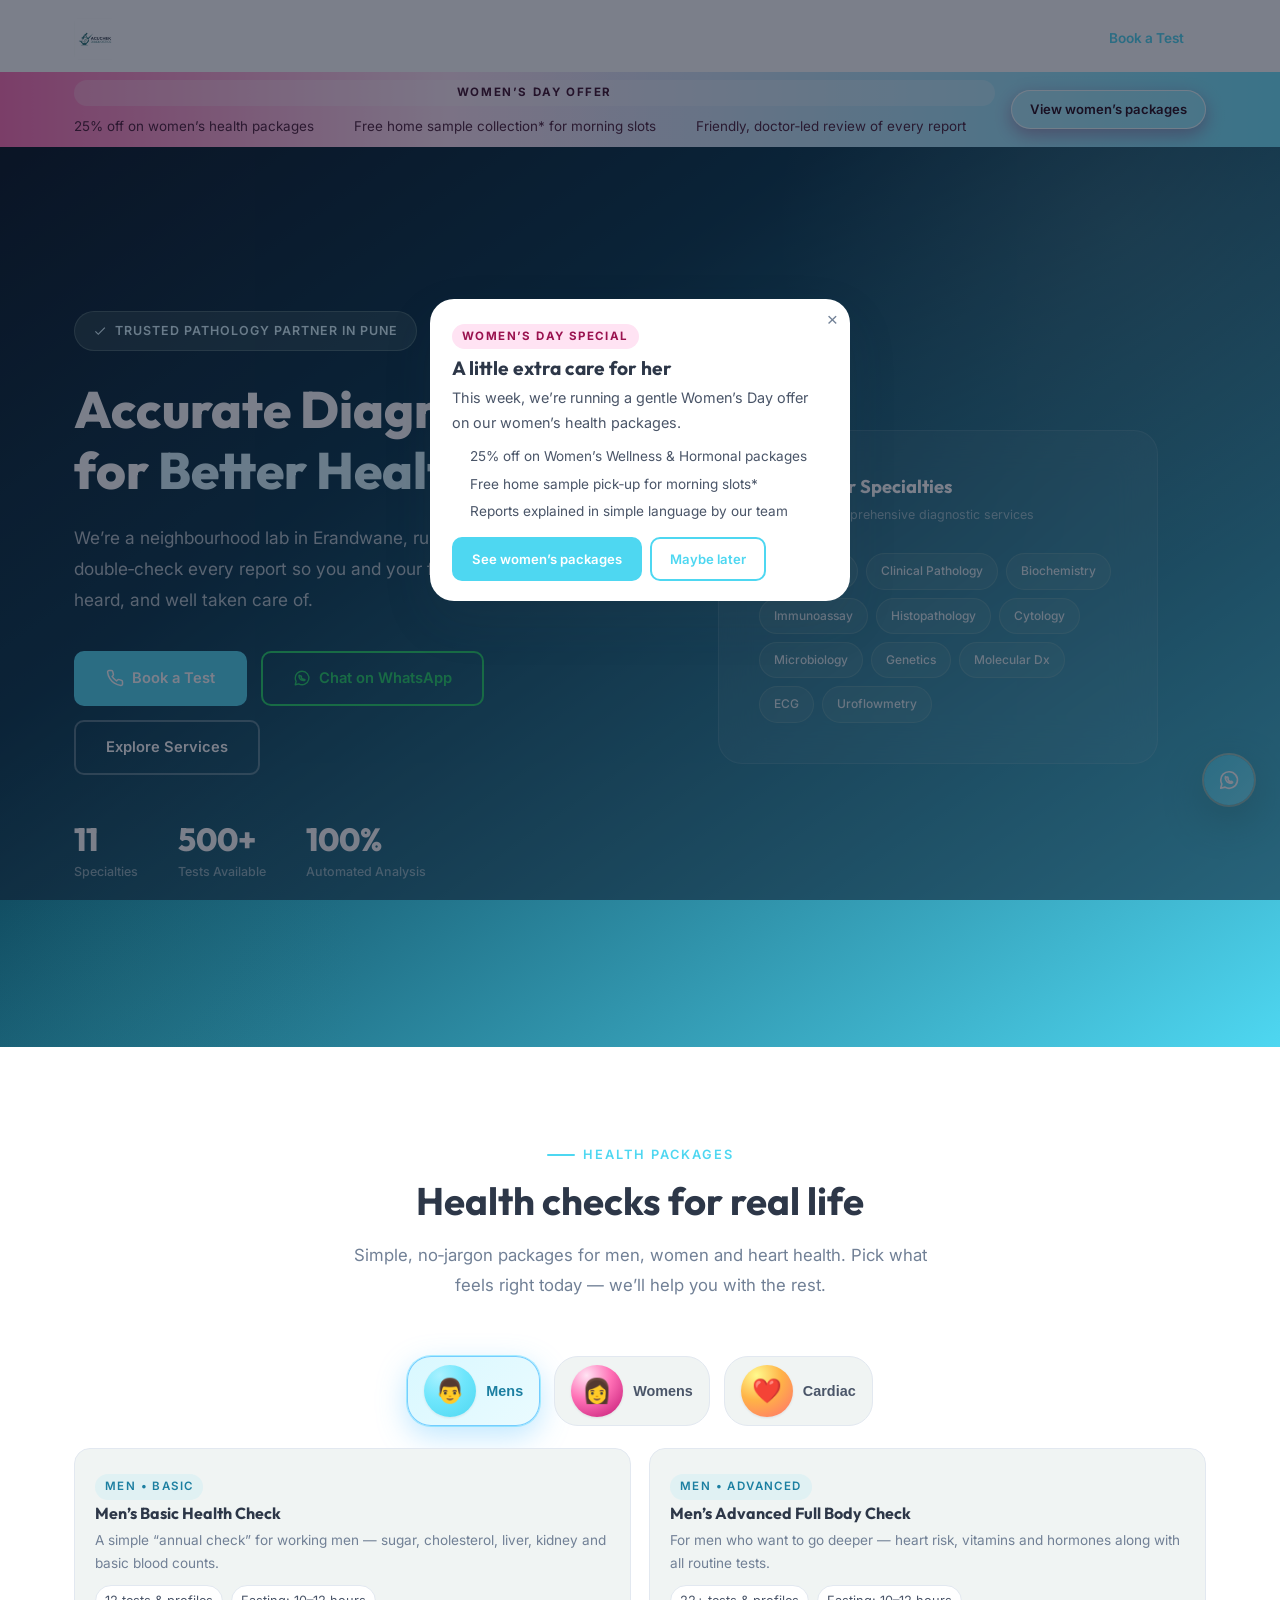
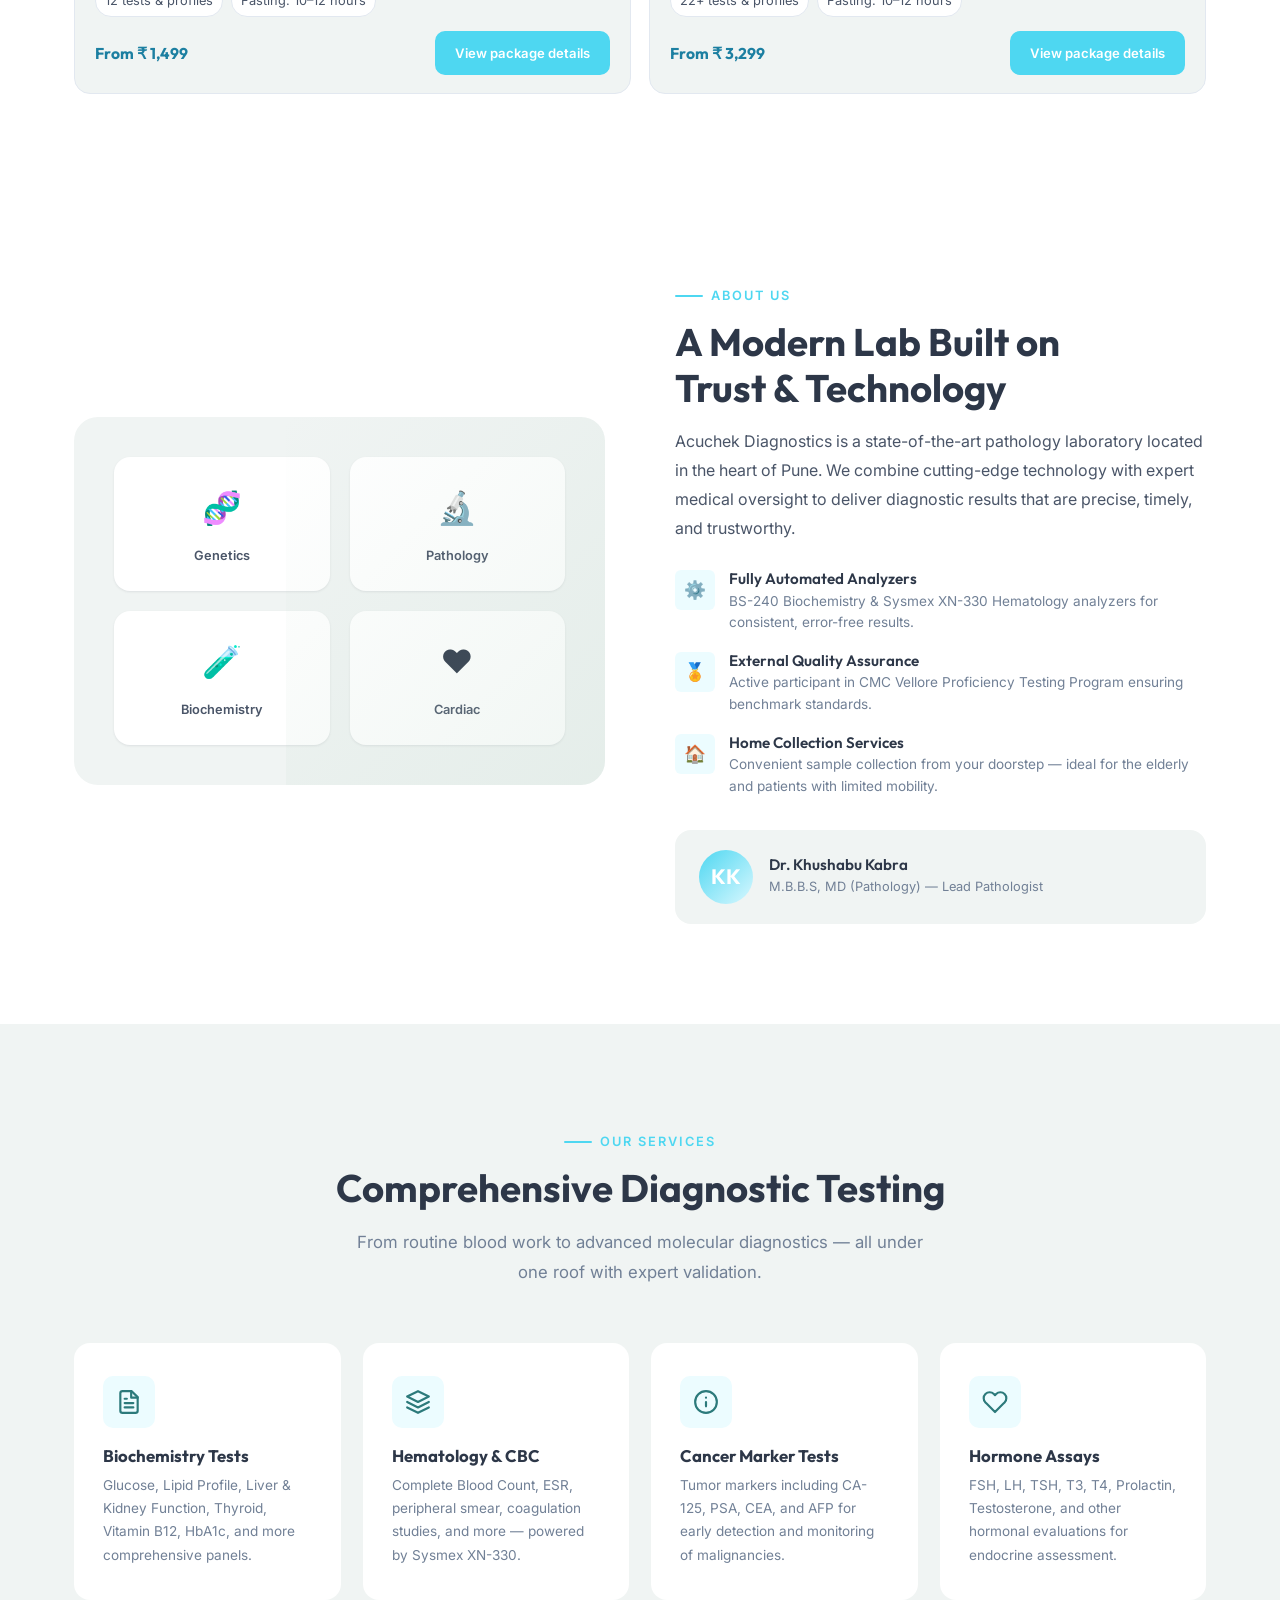
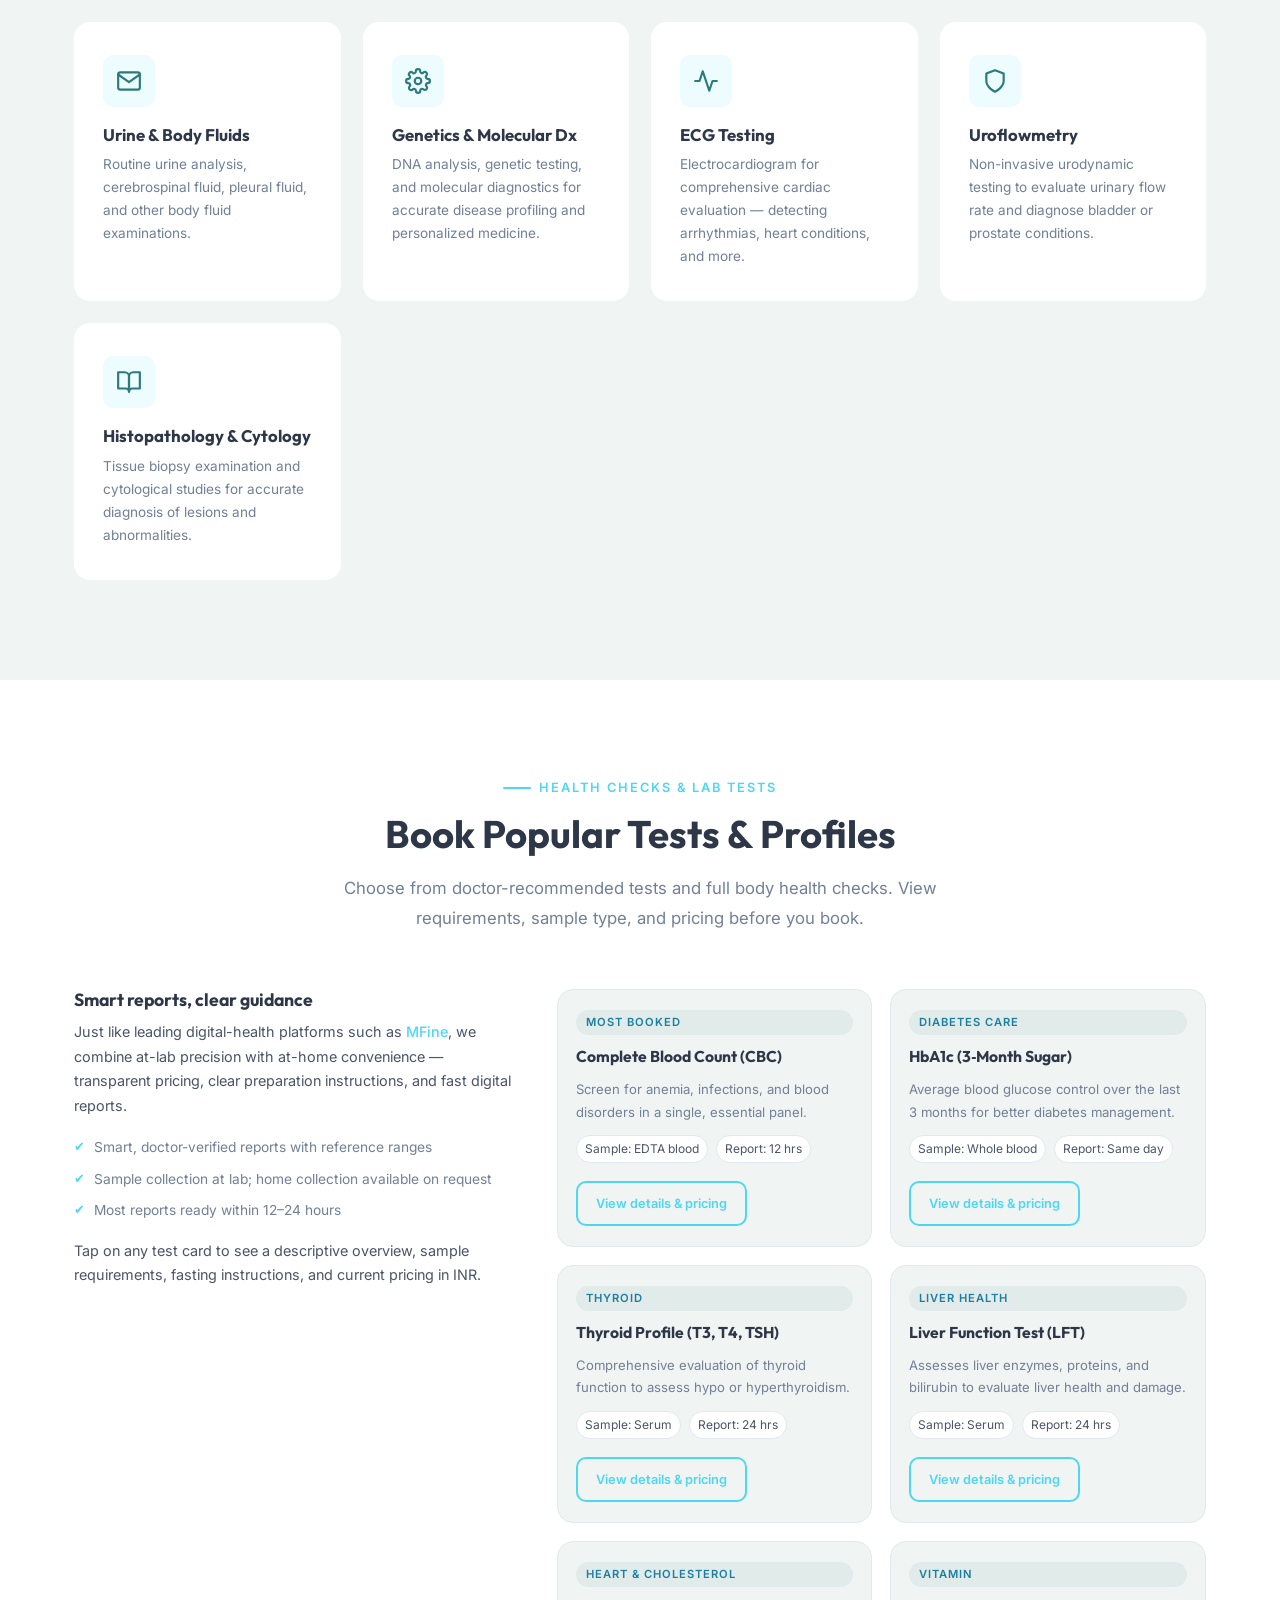
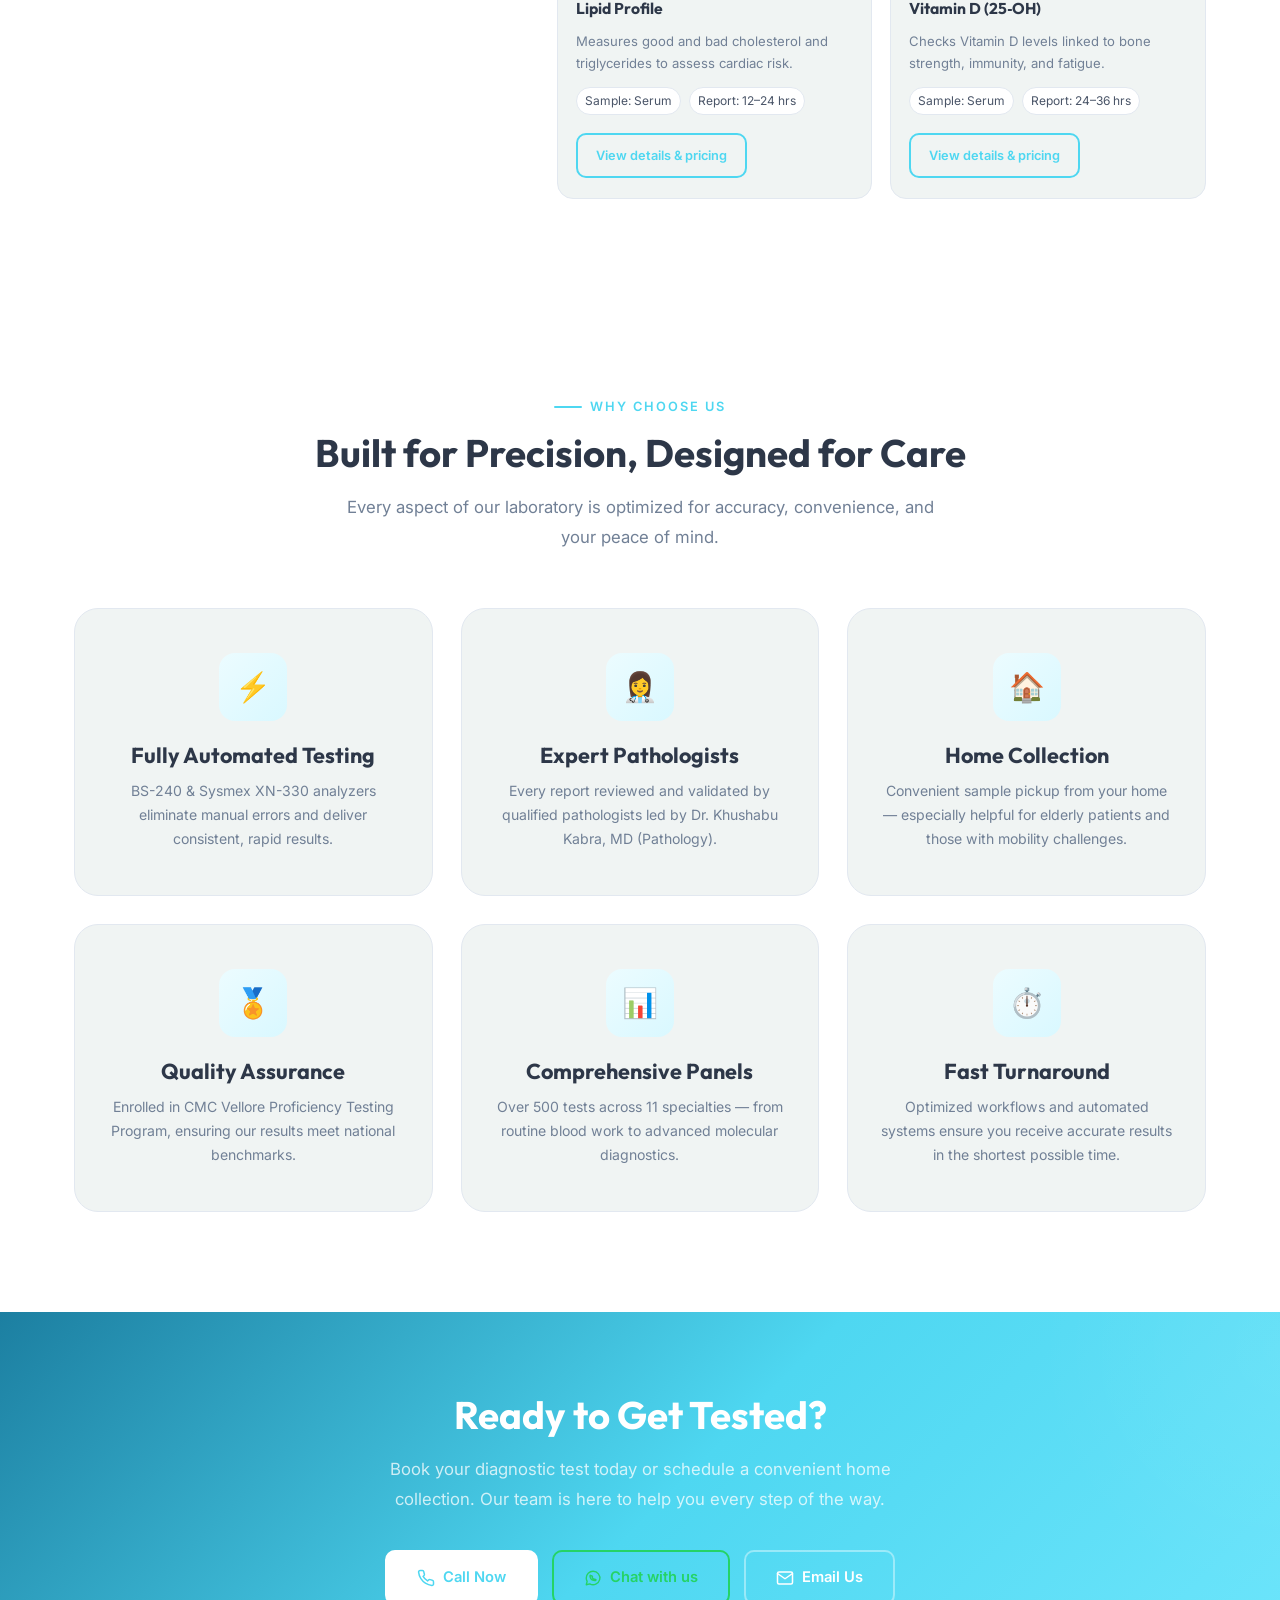
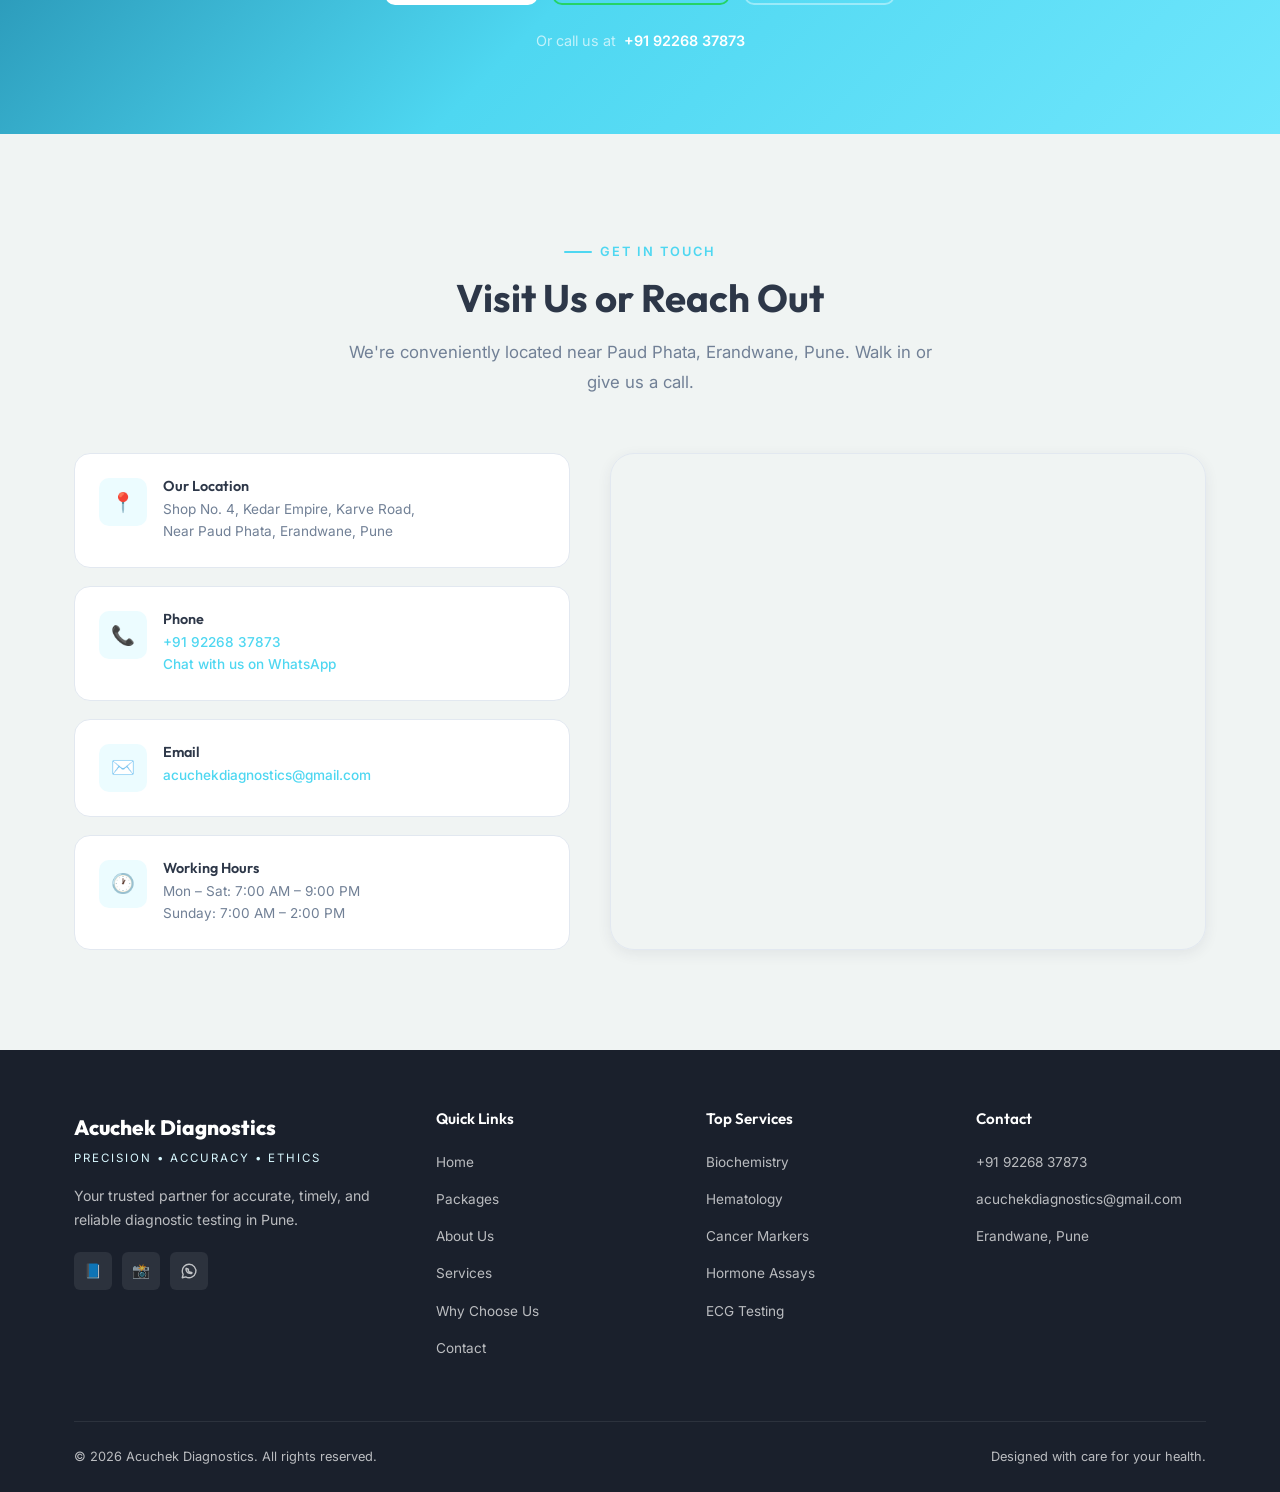
==== commit 1df99399: "#3 UI updates" ====
--- a/index.html
+++ b/index.html
@@ -8,7 +8,29 @@
   <link rel="icon" href="assets/icon.png" type="image/png" />
   <link rel="stylesheet" href="styles.css" />
 </head>
-<body>
+<body class="has-promo">
+
+  <!-- ========== WOMEN'S DAY BANNER ========== -->
+  <div class="promo-banner promo-banner-womens" id="womensDayBanner">
+    <div class="container">
+      <div class="promo-banner-left">
+        <span class="promo-pill">Women’s Day Offer</span>
+        <div class="promo-marquee">
+          <div class="promo-marquee-track">
+            <span class="promo-marquee-item">25% off on women’s health packages</span>
+            <span class="promo-marquee-item">Free home sample collection* for morning slots</span>
+            <span class="promo-marquee-item">Friendly, doctor‑led review of every report</span>
+            <span class="promo-marquee-item">25% off on women’s health packages</span>
+            <span class="promo-marquee-item">Free home sample collection* for morning slots</span>
+            <span class="promo-marquee-item">Friendly, doctor‑led review of every report</span>
+          </div>
+        </div>
+      </div>
+      <a href="#packages" class="promo-banner-cta">
+        View women’s packages
+      </a>
+    </div>
+  </div>
 
   <!-- ========== NAVBAR ========== -->
   <nav class="navbar" id="navbar">
@@ -21,6 +43,7 @@
         </div>
       </a>
       <div class="nav-links" id="navLinks">
+        <a href="#packages">Packages</a>
         <a href="#about">About</a>
         <a href="#services">Services</a>
         <a href="#tests">Lab Tests</a>
@@ -44,7 +67,7 @@
         </div>
         <h1>Accurate Diagnostics<br/>for <span>Better Health</span></h1>
         <p class="hero-description">
-          State-of-the-art laboratory powered by fully automated analyzers and validated by qualified pathologists — delivering precise, reliable results you can trust.
+          We’re a neighbourhood lab in Erandwane, run by doctors who double‑check every report so you and your family feel safe, heard, and well taken care of.
         </p>
         <div class="hero-buttons">
           <a href="tel:+919226837873" class="btn btn-primary">
@@ -104,6 +127,149 @@
             <span class="specialty-tag">ECG</span>
             <span class="specialty-tag">Uroflowmetry</span>
           </div>
+        </div>
+      </div>
+    </div>
+  </section>
+
+  <!-- ========== MEDICAL PACKAGES ========== -->
+  <section class="packages" id="packages">
+    <div class="container">
+      <div class="section-header fade-up">
+        <span class="section-label">Health Packages</span>
+        <h2 class="section-title">Health checks for real life</h2>
+        <p class="section-subtitle">
+          Simple, no‑jargon packages for men, women and heart health. Pick what feels right today — we’ll help you with the rest.
+        </p>
+      </div>
+
+      <div class="packages-layout fade-up">
+        <div class="package-tabs" role="tablist" aria-label="Package categories">
+          <button class="package-tab active" data-group="mens" role="tab" aria-selected="true">
+            <span class="package-tab-circle mens">👨</span>
+            <span class="package-tab-label">Mens</span>
+          </button>
+          <button class="package-tab" data-group="womens" role="tab" aria-selected="false">
+            <span class="package-tab-circle womens">👩</span>
+            <span class="package-tab-label">Womens</span>
+          </button>
+          <button class="package-tab" data-group="cardiac" role="tab" aria-selected="false">
+            <span class="package-tab-circle cardiac">❤️</span>
+            <span class="package-tab-label">Cardiac</span>
+          </button>
+        </div>
+
+        <div class="package-list" id="packageList">
+          <!-- Mens packages -->
+          <article class="package-card" data-group="mens">
+            <div class="package-card-header">
+              <span class="package-chip">MEN • BASIC</span>
+              <h3>Men’s Basic Health Check</h3>
+              <p>A simple “annual check” for working men — sugar, cholesterol, liver, kidney and basic blood counts.</p>
+            </div>
+            <div class="package-card-meta">
+              <span>12 tests &amp; profiles</span>
+              <span>Fasting: 10–12 hours</span>
+            </div>
+            <div class="package-card-footer">
+              <span class="package-price">From ₹ 1,499</span>
+              <a href="package.html?id=mens-basic" class="btn btn-primary btn-sm">
+                View package details
+              </a>
+            </div>
+          </article>
+
+          <article class="package-card" data-group="mens">
+            <div class="package-card-header">
+              <span class="package-chip">MEN • ADVANCED</span>
+              <h3>Men’s Advanced Full Body Check</h3>
+              <p>For men who want to go deeper — heart risk, vitamins and hormones along with all routine tests.</p>
+            </div>
+            <div class="package-card-meta">
+              <span>22+ tests &amp; profiles</span>
+              <span>Fasting: 10–12 hours</span>
+            </div>
+            <div class="package-card-footer">
+              <span class="package-price">From ₹ 3,299</span>
+              <a href="package.html?id=mens-advanced" class="btn btn-primary btn-sm">
+                View package details
+              </a>
+            </div>
+          </article>
+
+          <!-- Womens packages -->
+          <article class="package-card" data-group="womens">
+            <div class="package-card-header">
+              <span class="package-chip">WOMEN • WELLNESS</span>
+              <h3>Women’s Wellness Check</h3>
+              <p>Checks common concerns like tiredness, hair fall and low immunity with thyroid, anemia and vitamin tests.</p>
+            </div>
+            <div class="package-card-meta">
+              <span>15+ tests &amp; profiles</span>
+              <span>Fasting: 8–10 hours</span>
+            </div>
+            <div class="package-card-footer">
+              <span class="package-price">From ₹ 1,899</span>
+              <a href="package.html?id=womens-wellness" class="btn btn-primary btn-sm">
+                View package details
+              </a>
+            </div>
+          </article>
+
+          <article class="package-card" data-group="womens">
+            <div class="package-card-header">
+              <span class="package-chip">WOMEN • HORMONAL</span>
+              <h3>Women’s Hormonal Balance Panel</h3>
+              <p>Helps your gynaecologist understand PCOS, irregular periods and fertility‑related questions.</p>
+            </div>
+            <div class="package-card-meta">
+              <span>Targeted hormone panel</span>
+              <span>Fasting: As advised</span>
+            </div>
+            <div class="package-card-footer">
+              <span class="package-price">From ₹ 2,499</span>
+              <a href="package.html?id=womens-hormonal" class="btn btn-primary btn-sm">
+                View package details
+              </a>
+            </div>
+          </article>
+
+          <!-- Cardiac packages -->
+          <article class="package-card" data-group="cardiac">
+            <div class="package-card-header">
+              <span class="package-chip">CARDIAC • SCREENING</span>
+              <h3>Cardiac Risk Screening</h3>
+              <p>Basic heart check with cholesterol, fasting sugar and ECG for an early heads‑up.</p>
+            </div>
+            <div class="package-card-meta">
+              <span>Core cardiac markers</span>
+              <span>Fasting: 12 hours</span>
+            </div>
+            <div class="package-card-footer">
+              <span class="package-price">From ₹ 1,999</span>
+              <a href="package.html?id=cardiac-screening" class="btn btn-primary btn-sm">
+                View package details
+              </a>
+            </div>
+          </article>
+
+          <article class="package-card" data-group="cardiac">
+            <div class="package-card-header">
+              <span class="package-chip">CARDIAC • COMPLETE</span>
+              <h3>Comprehensive Cardiac Profile</h3>
+              <p>For high‑risk hearts — detailed lipids, sugar control and cardiac markers along with ECG.</p>
+            </div>
+            <div class="package-card-meta">
+              <span>Expanded cardiac panel</span>
+              <span>Fasting: 12 hours</span>
+            </div>
+            <div class="package-card-footer">
+              <span class="package-price">From ₹ 4,499</span>
+              <a href="package.html?id=cardiac-complete" class="btn btn-primary btn-sm">
+                View package details
+              </a>
+            </div>
+          </article>
         </div>
       </div>
     </div>
@@ -488,6 +654,31 @@
     </div>
   </section>
 
+  <!-- ========== WOMEN'S DAY ENTRY MODAL ========== -->
+  <div class="offer-modal-backdrop" id="womensOfferModal" aria-hidden="true">
+    <div class="offer-modal" role="dialog" aria-modal="true" aria-labelledby="womensOfferTitle">
+      <button class="offer-modal-close" id="womensOfferClose" aria-label="Close women’s day offer">&times;</button>
+      <span class="offer-modal-pill">Women’s Day Special</span>
+      <h2 id="womensOfferTitle">A little extra care for her</h2>
+      <p>
+        This week, we’re running a gentle Women’s Day offer on our women’s health packages.
+      </p>
+      <ul class="offer-modal-list">
+        <li>25% off on Women’s Wellness &amp; Hormonal packages</li>
+        <li>Free home sample pick‑up for morning slots*</li>
+        <li>Reports explained in simple language by our team</li>
+      </ul>
+      <div class="offer-modal-actions">
+        <a href="#packages" class="btn btn-primary btn-sm" id="womensOfferView">
+          See women’s packages
+        </a>
+        <button class="btn btn-outline btn-sm" id="womensOfferLater">
+          Maybe later
+        </button>
+      </div>
+    </div>
+  </div>
+
   <!-- ========== FOOTER ========== -->
   <footer class="footer">
     <div class="container">
@@ -516,6 +707,7 @@
           <h4>Quick Links</h4>
           <ul>
             <li><a href="#hero">Home</a></li>
+            <li><a href="#packages">Packages</a></li>
             <li><a href="#about">About Us</a></li>
             <li><a href="#services">Services</a></li>
             <li><a href="#features">Why Choose Us</a></li>
--- a/styles.css
+++ b/styles.css
@@ -1,18 +1,30 @@
 /* ============================================
    ACUCHEK DIAGNOSTICS — Design System
-   Colors: Sage Green #B7D3C4, Cool Teal #2C7A7B, Charcoal #2D3748
+   Palette: Sky Blue #A8F1FF (primary), Aqua #6FE6FC, Teal Blue #4ED7F1, Soft Yellow #FFFA8D
    ============================================ */
 
 @import url('https://fonts.googleapis.com/css2?family=Inter:wght@300;400;500;600;700&family=Outfit:wght@400;500;600;700;800&display=swap');
 
 /* ---------- CSS Variables ---------- */
 :root {
-  --sage-green: #B7D3C4;
-  --sage-green-light: #d4e8dd;
-  --sage-green-dark: #8fb5a3;
-  --teal: #2C7A7B;
-  --teal-light: #38a3a5;
-  --teal-dark: #225e5f;
+  /* Core brand palette (updated to blue theme) */
+  --primary: #A8F1FF;
+  --primary-soft: #D9F8FF;
+  --primary-strong: #6FE6FC;
+  --primary-deep: #4ED7F1;
+  --accent-warm: #FFFA8D;
+
+  /* Pink accent for offers (e.g. Women’s Day) */
+  --pink-accent: #FF6FB5;
+  --pink-accent-soft: #FFE3F3;
+
+  /* Legacy tokens remapped to new palette */
+  --sage-green: var(--primary-soft);
+  --sage-green-light: #ECFCFF;
+  --sage-green-dark: var(--primary-strong);
+  --teal: var(--primary-deep);
+  --teal-light: var(--primary-strong);
+  --teal-dark: #1C7FA1;
   --charcoal: #2D3748;
   --charcoal-light: #4A5568;
   --charcoal-dark: #1A202C;
@@ -63,6 +75,11 @@
   overflow-x: hidden;
 }
 
+body.has-promo {
+  /* Offset for fixed navbar so content starts just below it */
+  padding-top: 72px;
+}
+
 img {
   max-width: 100%;
   height: auto;
@@ -382,7 +399,7 @@
   min-height: 100vh;
   display: flex;
   align-items: center;
-  background: linear-gradient(145deg, var(--charcoal-dark) 0%, var(--charcoal) 35%, var(--teal-dark) 100%);
+  background: linear-gradient(145deg, #051320 0%, #063449 32%, var(--primary-deep) 100%);
   overflow: hidden;
 }
 
@@ -808,6 +825,168 @@
 .service-card:hover .service-icon svg {
   color: var(--white);
   stroke: var(--white);
+}
+
+/* ---------- MEDICAL PACKAGES ---------- */
+.packages {
+  padding: 90px 0 80px;
+  background: var(--white);
+}
+
+.packages-layout {
+  display: flex;
+  flex-direction: column;
+  gap: 22px;
+  align-items: stretch;
+}
+
+.package-tabs {
+  display: flex;
+  flex-wrap: wrap;
+  justify-content: center;
+  gap: 14px;
+}
+
+.package-tab {
+  display: flex;
+  align-items: center;
+  gap: 10px;
+  padding: 8px 16px;
+  border-radius: var(--radius-xl);
+  border: 1px solid var(--gray-200);
+  background: var(--gray-100);
+  cursor: pointer;
+  transition: all var(--transition);
+  text-align: left;
+}
+
+.package-tab-circle {
+  width: 52px;
+  height: 52px;
+  border-radius: 50%;
+  display: flex;
+  align-items: center;
+  justify-content: center;
+  font-size: 1.5rem;
+  box-shadow: var(--shadow-sm);
+  background: radial-gradient(circle at 30% 20%, var(--primary) 0%, var(--primary-strong) 45%, var(--primary-deep) 100%);
+  color: #043349;
+}
+
+.package-tab-circle.womens {
+  background: radial-gradient(circle at 30% 20%, #FFE3F3 0%, var(--pink-accent) 45%, #C01573 100%);
+  color: #3F102B;
+}
+
+.package-tab-circle.cardiac {
+  background: radial-gradient(circle at 30% 20%, var(--accent-warm) 0%, #FFB347 45%, #FF6E6E 100%);
+  color: #4A1600;
+}
+
+.package-tab-label {
+  font-size: 0.9rem;
+  font-weight: 600;
+  color: var(--text-secondary);
+}
+
+.package-tab.active {
+  border-color: rgba(72, 187, 255, 0.7);
+  background: linear-gradient(135deg, var(--primary-soft), #EAFBFF);
+  box-shadow:
+    0 10px 30px rgba(72, 187, 255, 0.35),
+    0 0 0 1px rgba(168, 241, 255, 0.9);
+}
+
+.package-tab.active .package-tab-label {
+  color: var(--teal-dark);
+}
+
+.package-list {
+  display: grid;
+  grid-auto-flow: column;
+  grid-auto-columns: minmax(260px, 1fr);
+  gap: 18px;
+  overflow-x: auto;
+  padding-bottom: 4px;
+  scroll-snap-type: x mandatory;
+}
+
+.package-card {
+  background: var(--gray-100);
+  border-radius: var(--radius-lg);
+  padding: 22px 20px 18px;
+  border: 1px solid var(--gray-200);
+  display: flex;
+  flex-direction: column;
+  gap: 10px;
+  transition: all var(--transition);
+  scroll-snap-align: start;
+}
+
+.package-card:hover {
+  background: var(--white);
+  border-color: var(--primary-strong);
+  box-shadow: var(--shadow-md);
+  transform: translateY(-3px);
+}
+
+.package-card-header h3 {
+  font-size: 1rem;
+  margin: 4px 0 6px;
+}
+
+.package-card-header p {
+  font-size: 0.85rem;
+  color: var(--text-muted);
+  line-height: 1.7;
+}
+
+.package-card-meta {
+  display: flex;
+  flex-wrap: wrap;
+  gap: 8px;
+  font-size: 0.8rem;
+  color: var(--text-secondary);
+}
+
+.package-card-meta span {
+  padding: 4px 9px;
+  border-radius: 999px;
+  background: var(--white);
+  border: 1px solid var(--gray-200);
+}
+
+.package-card-footer {
+  margin-top: 4px;
+  display: flex;
+  align-items: center;
+  justify-content: space-between;
+  gap: 10px;
+}
+
+.package-price {
+  font-family: var(--font-heading);
+  font-size: 0.98rem;
+  font-weight: 700;
+  color: var(--teal-dark);
+}
+
+.btn-sm {
+  padding: 9px 18px;
+  font-size: 0.82rem;
+}
+
+.package-chip {
+  display: inline-flex;
+  align-items: center;
+  padding: 3px 10px;
+  border-radius: 999px;
+  font-size: 0.72rem;
+  font-weight: 600;
+  text-transform: uppercase;
+  letter-spacing: 1.4px;
+  background: rgba(78, 215, 241, 0.1);
+  color: var(--teal-dark);
 }
 
 .service-card h3 {
@@ -1468,6 +1647,421 @@
   box-shadow:
     0 18px 50px rgba(44, 122, 123, 0.6),
     0 0 0 3px rgba(183, 211, 196, 0.9);
+}
+
+/* ---------- PROMO BANNER (WOMEN'S DAY) ---------- */
+.promo-banner {
+  width: 100%;
+  background: linear-gradient(90deg, var(--pink-accent) 0%, var(--pink-accent-soft) 35%, var(--primary-strong) 100%);
+  color: #3F102B;
+}
+
+.promo-banner .container {
+  display: flex;
+  align-items: center;
+  justify-content: space-between;
+  gap: 16px;
+  padding: 8px 24px;
+}
+
+.promo-banner-left {
+  display: flex;
+  flex-direction: column;
+  gap: 6px;
+  min-width: 0;
+}
+
+.promo-pill {
+  display: inline-flex;
+  align-items: center;
+  justify-content: center;
+  padding: 3px 10px;
+  border-radius: 999px;
+  background: rgba(255, 255, 255, 0.24);
+  color: #3F102B;
+  font-size: 0.72rem;
+  font-weight: 700;
+  text-transform: uppercase;
+  letter-spacing: 1.6px;
+}
+
+.promo-marquee {
+  position: relative;
+  overflow: hidden;
+  max-width: 100%;
+}
+
+.promo-marquee-track {
+  display: inline-flex;
+  gap: 40px;
+  white-space: nowrap;
+  animation: promoMarquee 22s linear infinite;
+}
+
+.promo-marquee-item {
+  font-size: 0.84rem;
+  opacity: 0.92;
+}
+
+.promo-banner-cta {
+  display: inline-flex;
+  align-items: center;
+  justify-content: center;
+  padding: 7px 18px;
+  border-radius: 999px;
+  border: 1px solid rgba(255, 255, 255, 0.8);
+  background: rgba(255, 255, 255, 0.16);
+  color: #250818;
+  font-size: 0.82rem;
+  font-weight: 600;
+  white-space: nowrap;
+  box-shadow: 0 6px 18px rgba(148, 27, 89, 0.4);
+  transition: all var(--transition);
+}
+
+.promo-banner-cta:hover {
+  background: var(--white);
+  color: #9A124F;
+  transform: translateY(-1px);
+}
+
+@keyframes promoMarquee {
+  0% {
+    transform: translateX(0);
+  }
+  100% {
+    transform: translateX(-50%);
+  }
+}
+
+/* ---------- WOMEN'S DAY OFFER MODAL ---------- */
+.offer-modal-backdrop {
+  position: fixed;
+  inset: 0;
+  background: rgba(15, 23, 42, 0.55);
+  display: flex;
+  align-items: center;
+  justify-content: center;
+  z-index: 1200;
+  opacity: 0;
+  visibility: hidden;
+  transition: opacity var(--transition), visibility var(--transition);
+}
+
+.offer-modal-backdrop.open {
+  opacity: 1;
+  visibility: visible;
+}
+
+.offer-modal {
+  background: var(--white);
+  border-radius: var(--radius-xl);
+  box-shadow: var(--shadow-xl);
+  padding: 22px 22px 20px;
+  max-width: 420px;
+  width: calc(100% - 40px);
+  position: relative;
+}
+
+.offer-modal-pill {
+  display: inline-flex;
+  align-items: center;
+  padding: 3px 10px;
+  border-radius: 999px;
+  background: var(--pink-accent-soft);
+  color: #9A124F;
+  font-size: 0.72rem;
+  font-weight: 700;
+  letter-spacing: 1.4px;
+  text-transform: uppercase;
+  margin-bottom: 8px;
+}
+
+.offer-modal h2 {
+  font-size: 1.2rem;
+  margin-bottom: 6px;
+}
+
+.offer-modal p {
+  font-size: 0.9rem;
+  color: var(--text-secondary);
+  margin-bottom: 10px;
+}
+
+.offer-modal-list {
+  font-size: 0.85rem;
+  color: var(--text-secondary);
+  margin-bottom: 14px;
+  padding-left: 18px;
+}
+
+.offer-modal-list li {
+  margin-bottom: 4px;
+}
+
+.offer-modal-actions {
+  display: flex;
+  flex-wrap: wrap;
+  gap: 8px;
+  margin-top: 4px;
+}
+
+.offer-modal-close {
+  position: absolute;
+  top: 10px;
+  right: 12px;
+  border: none;
+  background: transparent;
+  font-size: 1.2rem;
+  cursor: pointer;
+  color: var(--text-muted);
+  transition: color var(--transition), transform var(--transition);
+}
+
+.offer-modal-close:hover {
+  color: var(--charcoal);
+  transform: rotate(4deg);
+}
+
+/* ---------- PACKAGE DETAIL PAGE ---------- */
+.package-detail-page {
+  padding-top: 110px;
+}
+
+.package-detail-hero {
+  padding: 20px 0 12px;
+  background: linear-gradient(135deg, #02121F 0%, #063449 45%, var(--primary-deep) 100%);
+  color: var(--white);
+}
+
+.package-back-link {
+  display: inline-flex;
+  align-items: center;
+  gap: 4px;
+  font-size: 0.85rem;
+  color: rgba(255,255,255,0.8);
+  margin-bottom: 16px;
+}
+
+.package-back-link:hover {
+  color: var(--primary);
+}
+
+.package-detail-header h1 {
+  margin-bottom: 10px;
+  color: var(--white);
+}
+
+.package-detail-label {
+  display: inline-flex;
+  align-items: center;
+  padding: 4px 12px;
+  border-radius: 999px;
+  font-size: 0.75rem;
+  font-weight: 600;
+  letter-spacing: 1.4px;
+  text-transform: uppercase;
+  background: rgba(0,0,0,0.25);
+  color: var(--primary);
+  margin-bottom: 8px;
+}
+
+.package-detail-subtitle {
+  font-size: 0.96rem;
+  color: rgba(255,255,255,0.8);
+  max-width: 640px;
+}
+
+.package-detail-meta {
+  margin-top: 14px;
+  display: flex;
+  flex-wrap: wrap;
+  gap: 8px;
+  font-size: 0.82rem;
+}
+
+.package-detail-meta span {
+  padding: 4px 9px;
+  border-radius: 999px;
+  border: 1px solid rgba(255,255,255,0.26);
+  background: rgba(0,0,0,0.18);
+}
+
+.package-detail-pricing {
+  margin-top: 18px;
+  padding: 16px 18px;
+  border-radius: var(--radius-lg);
+  background: rgba(0,0,0,0.35);
+  display: flex;
+  flex-wrap: wrap;
+  align-items: center;
+  justify-content: space-between;
+  gap: 16px;
+}
+
+.price-label {
+  font-size: 0.78rem;
+  text-transform: uppercase;
+  letter-spacing: 1.4px;
+  color: rgba(255,255,255,0.7);
+}
+
+.price-value {
+  font-family: var(--font-heading);
+  font-size: 1.4rem;
+  font-weight: 700;
+  margin-top: 4px;
+}
+
+.price-note {
+  font-size: 0.76rem;
+  color: rgba(255,255,255,0.7);
+  margin-top: 2px;
+}
+
+.package-detail-cta {
+  display: flex;
+  flex-wrap: wrap;
+  gap: 10px;
+}
+
+.package-detail-content {
+  padding: 40px 0 80px;
+  background: var(--white);
+}
+
+.package-detail-grid {
+  display: grid;
+  grid-template-columns: minmax(0, 1.6fr) minmax(0, 0.9fr);
+  gap: 30px;
+  align-items: flex-start;
+}
+
+.package-summary-card {
+  border-radius: var(--radius-lg);
+  background: var(--gray-100);
+  border: 1px solid var(--gray-200);
+  padding: 22px 22px 18px;
+  margin-bottom: 20px;
+}
+
+.package-summary-card h2 {
+  font-size: 1.05rem;
+  margin-bottom: 6px;
+}
+
+.package-summary-card p {
+  font-size: 0.9rem;
+  color: var(--text-secondary);
+}
+
+.package-accordion details {
+  border-radius: var(--radius-lg);
+  border: 1px solid var(--gray-200);
+  background: var(--white);
+  padding: 12px 16px;
+  margin-bottom: 10px;
+}
+
+.package-accordion summary {
+  list-style: none;
+  cursor: pointer;
+  font-weight: 600;
+  font-size: 0.9rem;
+  color: var(--text-secondary);
+}
+
+.package-accordion summary::-webkit-details-marker {
+  display: none;
+}
+
+.package-accordion summary::after {
+  content: '▾';
+  float: right;
+  font-size: 0.8rem;
+  transition: transform var(--transition);
+}
+
+.package-accordion details[open] summary::after {
+  transform: rotate(-180deg);
+}
+
+.package-accordion p,
+.package-accordion ul {
+  margin-top: 8px;
+  font-size: 0.86rem;
+  color: var(--text-secondary);
+  line-height: 1.7;
+}
+
+.package-accordion ul {
+  padding-left: 18px;
+}
+
+.package-accordion li {
+  margin-bottom: 4px;
+}
+
+.package-side-card {
+  border-radius: var(--radius-lg);
+  background: var(--gray-100);
+  border: 1px solid var(--gray-200);
+  padding: 20px 20px 18px;
+}
+
+.package-side-card h3 {
+  font-size: 1rem;
+  margin-bottom: 8px;
+}
+
+.package-side-card p {
+  font-size: 0.85rem;
+  color: var(--text-secondary);
+  margin-bottom: 10px;
+}
+
+.package-help-list {
+  font-size: 0.82rem;
+  margin-bottom: 14px;
+  padding-left: 18px;
+  color: var(--text-secondary);
+}
+
+.package-help-list li {
+  margin-bottom: 4px;
+}
+
+@media (max-width: 992px) {
+  .package-detail-grid {
+    grid-template-columns: 1fr;
+  }
+}
+
+@media (max-width: 768px) {
+  .package-detail-page {
+    padding-top: 90px;
+  }
+
+  .package-detail-pricing {
+    flex-direction: column;
+    align-items: flex-start;
+  }
+}
+
+@media (max-width: 768px) {
+  body.has-promo {
+    padding-top: 86px;
+  }
+
+  .promo-banner .container {
+    flex-direction: column;
+    align-items: flex-start;
+  }
+
+  .promo-banner-cta {
+    align-self: stretch;
+    justify-content: center;
+  }
 }
 
 /* ==========================================
